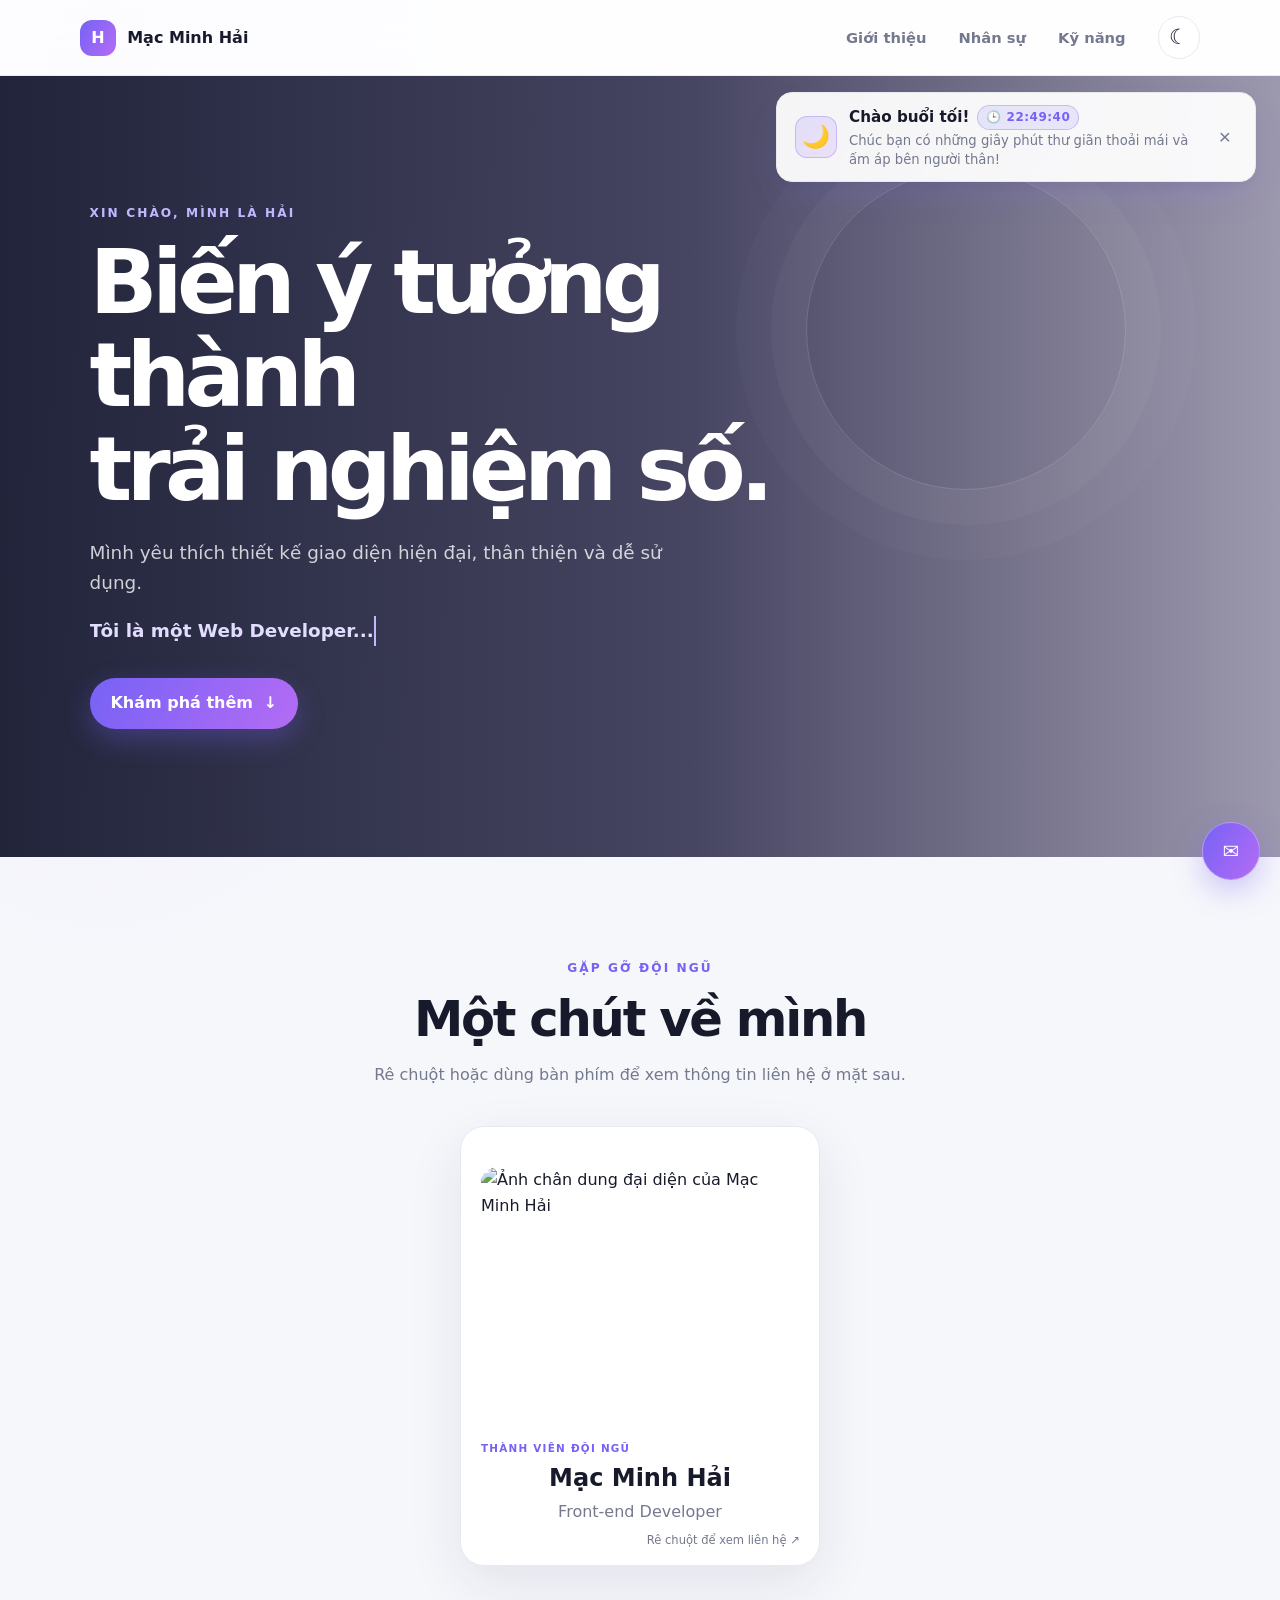
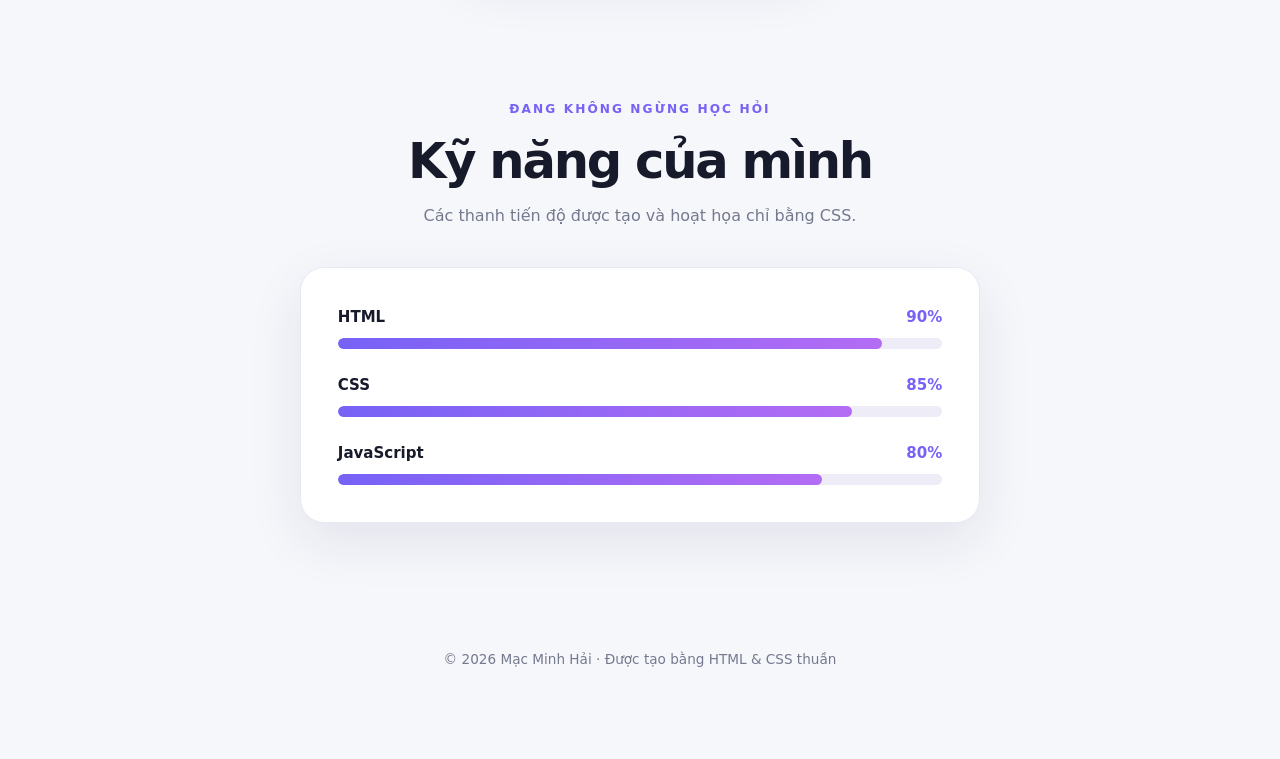
==== Buoi8/index.html @ f23a2e05 "Add files via upload" ====
<!DOCTYPE html>
<html lang="vi">
<head>
    <meta charset="UTF-8">
    <meta name="viewport" content="width=device-width, initial-scale=1.0">
    <meta name="theme-color" content="#0b1020">
    <meta name="description" content="Trang giới thiệu các hiệu ứng giao diện web bằng HTML và CSS thuần.">
    <title>Mạc Minh Hải | Front-end Playground</title>
    <link rel="stylesheet" href="style.css">
</head>
<body>
    <!-- Thanh điều hướng; nút hamburger điều khiển menu trên màn hình nhỏ. -->
    <header class="site-header">
        <a class="brand" href="#trang-chu" aria-label="Mạc Minh Hải - về đầu trang">
            <span class="brand-mark" aria-hidden="true">H</span>
            <span>Mạc Minh Hải</span>
        </a>

        <button class="menu-toggle" type="button" aria-label="Mở menu"
                aria-expanded="false" aria-controls="main-menu">
            <span></span>
            <span></span>
            <span></span>
        </button>

        <nav class="site-nav" id="main-menu" aria-label="Điều hướng chính">
            <a href="#gioi-thieu">Giới thiệu</a>
            <a href="#the-nhan-su">Nhân sự</a>
            <a href="#ky-nang">Kỹ năng</a>
            <button class="theme-toggle" id="darkModeToggle" type="button"
                    aria-label="Bật giao diện tối" aria-pressed="false">☾</button>
        </nav>
    </header>

    <main id="trang-chu">
        <!-- Banner parallax dùng ảnh nền cố định khi cuộn trên desktop. -->
        <section class="hero" id="gioi-thieu" aria-labelledby="hero-title">
            <div class="hero-content">
                <p class="eyebrow">XIN CHÀO, MÌNH LÀ HẢI</p>
                <h1 id="hero-title">Biến ý tưởng thành<br>trải nghiệm số.</h1>
                <p class="hero-description">Mình yêu thích thiết kế giao diện hiện đại, thân thiện và dễ sử dụng.</p>
                <p class="typing-line" aria-label="Tôi là một Web Developer">
                    <span aria-hidden="true">Tôi là một Web Developer...</span>
                </p>
                <a class="button button-primary" href="#the-nhan-su">Khám phá thêm <span aria-hidden="true">↓</span></a>
            </div>
            <span class="hero-orb hero-orb-one" aria-hidden="true"></span>
            <span class="hero-orb hero-orb-two" aria-hidden="true"></span>
        </section>

        <!-- Thẻ nhân sự tự lật khi rê chuột hoặc chuyển tới bằng bàn phím. -->
        <section class="content-section" id="the-nhan-su" aria-labelledby="team-title">
            <div class="section-heading">
                <p class="eyebrow">GẶP GỠ ĐỘI NGŨ</p>
                <h2 id="team-title">Một chút về mình</h2>
                <p>Rê chuột hoặc dùng bàn phím để xem thông tin liên hệ ở mặt sau.</p>
            </div>
            <article class="flip-card" tabindex="0" aria-label="Thẻ nhân sự của Mạc Minh Hải. Rê chuột hoặc tập trung để lật thẻ.">
                <div class="flip-card-inner">
                    <div class="flip-card-face flip-card-front">
                        <img
                            class="profile-photo"
                            src="https://png.pngtree.com/element_our/20190530/ourlarge/pngtree-flat-photo-icon-download-image_1257070.jpg"
                            alt="Ảnh chân dung đại diện của Mạc Minh Hải"
                            loading="lazy">
                        <span class="profile-tag">THÀNH VIÊN ĐỘI NGŨ</span>
                        <h3>Mạc Minh Hải</h3>
                        <p>Front-end Developer</p>
                        <span class="flip-hint">Rê chuột để xem liên hệ ↗</span>
                    </div>
                    <div class="flip-card-face flip-card-back">
                        <span class="back-icon" aria-hidden="true">✦</span>
                        <p class="eyebrow">RẤT VUI ĐƯỢC KẾT NỐI</p>
                        <h3>Liên hệ với mình</h3>
                        <a href="mailto:hello@example.com">hello@example.com</a>
                        <a href="tel:+84123456789">+84 123 456 789</a>
                        <a href="https://github.com/" target="_blank" rel="noreferrer">GitHub ↗</a>
                        <span class="flip-hint">Rê chuột để quay lại ↗</span>
                    </div>
                </div>
            </article>
        </section>

        <!-- Các thanh kỹ năng tự chạy từ 0% đến giá trị khai báo trong HTML. -->
        <section class="content-section skills-section" id="ky-nang" aria-labelledby="skills-title">
            <div class="section-heading">
                <p class="eyebrow">ĐANG KHÔNG NGỪNG HỌC HỎI</p>
                <h2 id="skills-title">Kỹ năng của mình</h2>
                <p>Các thanh tiến độ được tạo và hoạt họa chỉ bằng CSS.</p>
            </div>
            <div class="skills-list">
                <div class="skill">
                    <div class="skill-label"><span>HTML</span><span>90%</span></div>
                    <div class="skill-track" role="img" aria-label="HTML: 90%">
                        <span class="skill-progress" style="--skill-level: 90%; --skill-delay: 0ms"></span>
                    </div>
                </div>
                <div class="skill">
                    <div class="skill-label"><span>CSS</span><span>85%</span></div>
                    <div class="skill-track" role="img" aria-label="CSS: 85%">
                        <span class="skill-progress" style="--skill-level: 85%; --skill-delay: 180ms"></span>
                    </div>
                </div>
                <div class="skill">
                    <div class="skill-label"><span>JavaScript</span><span>80%</span></div>
                    <div class="skill-track" role="img" aria-label="JavaScript: 80%">
                        <span class="skill-progress" style="--skill-level: 80%; --skill-delay: 360ms"></span>
                    </div>
                </div>
            </div>
        </section>
    </main>

    <!-- Nút liên hệ cố định ở góc màn hình với hiệu ứng nhịp sáng nhẹ. -->
    <a class="contact-fab" href="mailto:hello@example.com" aria-label="Liên hệ qua email">
        <span aria-hidden="true">✉</span>
        <span>Liên hệ</span>
    </a>

    <footer class="site-footer">
        <p>© 2026 Mạc Minh Hải · Được tạo bằng HTML &amp; CSS thuần</p>
    </footer>

    <!-- JavaScript nhỏ chỉ để bật/tắt menu và giao diện tối. -->
    <script>
        const menuButton = document.querySelector('.menu-toggle');
        const navigation = document.querySelector('.site-nav');

        menuButton.addEventListener('click', () => {
            const isOpen = menuButton.classList.toggle('open');
            navigation.classList.toggle('is-open', isOpen);
            menuButton.setAttribute('aria-expanded', String(isOpen));
            menuButton.setAttribute('aria-label', isOpen ? 'Đóng menu' : 'Mở menu');
        });

        navigation.querySelectorAll('a').forEach((link) => {
            link.addEventListener('click', () => {
                menuButton.classList.remove('open');
                navigation.classList.remove('is-open');
                menuButton.setAttribute('aria-expanded', 'false');
                menuButton.setAttribute('aria-label', 'Mở menu');
            });
        });

        const themeButton = document.querySelector('#darkModeToggle');
        themeButton.addEventListener('click', () => {
            const isDark = document.body.classList.toggle('dark-mode');
            themeButton.textContent = isDark ? '☀' : '☾';
            themeButton.setAttribute('aria-pressed', String(isDark));
            themeButton.setAttribute('aria-label', isDark ? 'Bật giao diện sáng' : 'Bật giao diện tối');
        });
    </script>
    <!-- Nhúng mã nguồn chức năng lời chào theo thời gian thực -->
    <script src="greeting.js" defer></script>
</body>
</html>
---- Buoi8/style.css ----
/* =========================================================
   BẢNG MÀU VÀ THIẾT LẬP CHUNG
   ========================================================= */
:root {
    color-scheme: light;
    --color-bg: #f6f7fb;
    --color-surface: #ffffff;
    --color-text: #171a2b;
    --color-muted: #74798e;
    --color-border: #e7e9f1;
    --color-primary: #7662f6;
    --color-secondary: #b46cf4;
    --gradient: linear-gradient(120deg, var(--color-primary), var(--color-secondary));
    --shadow-card: 0 18px 55px rgb(33 31 75 / 9%);
    --radius: 1.5rem;
    --ease: 280ms cubic-bezier(.2, .75, .25, 1);
}

* {
    box-sizing: border-box;
}

html {
    scroll-behavior: smooth;
    scroll-padding-top: 6rem;
}

body {
    min-width: 320px;
    margin: 0;
    color: var(--color-text);
    background:
        radial-gradient(ellipse at 8% 5%, rgb(118 98 246 / 8%), transparent 28rem),
        var(--color-bg);
    font-family: Inter, ui-sans-serif, system-ui, -apple-system, BlinkMacSystemFont, "Segoe UI", sans-serif;
    line-height: 1.6;
    transition: color var(--ease), background-color var(--ease);
}

a {
    color: inherit;
}

button,
a {
    -webkit-tap-highlight-color: transparent;
}

:focus-visible {
    outline: 3px solid rgb(118 98 246 / 70%);
    outline-offset: 4px;
}

/* =========================================================
   HEADER VÀ MENU HAMBURGER
   ========================================================= */
.site-header {
    position: sticky;
    z-index: 10;
    top: 0;
    display: flex;
    min-height: 76px;
    align-items: center;
    justify-content: space-between;
    gap: 1rem;
    padding: 0.85rem max(5vw, calc((100vw - 1120px) / 2));
    border-bottom: 1px solid rgb(231 233 241 / 75%);
    background: rgb(255 255 255 / 84%);
    backdrop-filter: blur(18px);
    -webkit-backdrop-filter: blur(18px);
}

.brand {
    display: inline-flex;
    align-items: center;
    gap: 0.7rem;
    font-weight: 800;
    text-decoration: none;
}

.brand-mark {
    display: grid;
    width: 2.25rem;
    aspect-ratio: 1;
    place-items: center;
    border-radius: 0.75rem;
    color: #fff;
    background: var(--gradient);
}

.site-nav {
    display: flex;
    align-items: center;
    gap: clamp(0.8rem, 3vw, 2rem);
}

.site-nav > a {
    color: var(--color-muted);
    font-size: 0.92rem;
    font-weight: 650;
    text-decoration: none;
    transition: color var(--ease);
}

.site-nav > a:hover {
    color: var(--color-primary);
}

.theme-toggle,
.menu-toggle {
    display: grid;
    width: 2.65rem;
    height: 2.65rem;
    place-items: center;
    border: 1px solid var(--color-border);
    border-radius: 50%;
    color: var(--color-text);
    background: var(--color-surface);
    cursor: pointer;
    transition: transform var(--ease), background-color var(--ease);
}

.theme-toggle:hover,
.menu-toggle:hover {
    transform: translateY(-2px);
}

.theme-toggle {
    font-size: 1.3rem;
}

.menu-toggle {
    display: none;
    position: relative;
    padding: 0;
}

/* Ba gạch chuyển thành dấu X nhờ xoay hai gạch ngoài và ẩn gạch giữa. */
.menu-toggle span {
    position: absolute;
    width: 1.15rem;
    height: 2px;
    border-radius: 2px;
    background: currentColor;
    transition: transform var(--ease), opacity var(--ease);
}

.menu-toggle span:first-child {
    transform: translateY(-6px);
}

.menu-toggle span:last-child {
    transform: translateY(6px);
}

.menu-toggle.open span:first-child {
    transform: rotate(45deg);
}

.menu-toggle.open span:nth-child(2) {
    opacity: 0;
}

.menu-toggle.open span:last-child {
    transform: rotate(-45deg);
}

/* =========================================================
   BANNER PARALLAX VÀ HIỆU ỨNG CHỮ TỰ GÕ
   ========================================================= */
.hero {
    position: relative;
    display: grid;
    min-height: min(680px, 78vh);
    align-items: center;
    overflow: hidden;
    isolation: isolate;
    padding: clamp(4rem, 11vw, 8rem) max(7vw, calc((100vw - 1120px) / 2));
    color: #fff;
    background:
        linear-gradient(90deg, rgb(13 16 39 / 91%) 0%, rgb(21 19 55 / 78%) 54%, rgb(33 21 66 / 42%) 100%),
        url("https://images.unsplash.com/photo-1519608487953-e999c86e7455?auto=format&fit=crop&w=2000&q=85") center 48% / cover no-repeat;
    background-attachment: fixed;
}

.hero-content {
    position: relative;
    z-index: 1;
    width: min(680px, 100%);
}

.eyebrow {
    margin: 0 0 0.8rem;
    color: var(--color-primary);
    font-size: 0.76rem;
    font-weight: 800;
    letter-spacing: 0.17em;
}

.hero .eyebrow {
    color: #c2b8ff;
}

.hero h1 {
    margin: 0;
    font-size: clamp(2.7rem, 7vw, 5.7rem);
    font-weight: 850;
    letter-spacing: -0.065em;
    line-height: 1.04;
}

.hero-description {
    max-width: 36rem;
    margin: 1.4rem 0 1rem;
    color: rgb(255 255 255 / 78%);
    font-size: clamp(1rem, 2vw, 1.15rem);
}

.typing-line {
    width: fit-content;
    max-width: 100%;
    margin: 1.2rem 0 2rem;
    overflow: hidden;
    border-right: 2px solid #c2b8ff;
    color: #e2ddff;
    font-size: clamp(0.95rem, 2.4vw, 1.15rem);
    font-weight: 700;
    white-space: nowrap;
    animation: typing 3.4s steps(31, end) 400ms both, caret-blink 750ms step-end infinite;
}

/* Chỉ CSS: mở rộng vùng chữ theo từng bước và chớp nháy dấu caret. */
@keyframes typing {
    from { max-width: 0; }
    to { max-width: 100%; }
}

@keyframes caret-blink {
    50% { border-color: transparent; }
}

.button {
    display: inline-flex;
    min-height: 3.2rem;
    align-items: center;
    justify-content: center;
    gap: 0.65rem;
    padding: 0.75rem 1.3rem;
    border-radius: 999px;
    font-weight: 750;
    text-decoration: none;
    transition: transform var(--ease), box-shadow var(--ease);
}

.button:hover {
    transform: translateY(-3px);
}

.button-primary {
    color: #fff;
    background: var(--gradient);
    box-shadow: 0 10px 28px rgb(118 98 246 / 33%);
}

.hero-orb {
    position: absolute;
    z-index: 0;
    width: clamp(11rem, 25vw, 22rem);
    aspect-ratio: 1;
    border: 1px solid rgb(255 255 255 / 16%);
    border-radius: 50%;
    pointer-events: none;
}

.hero-orb-one {
    top: 12%;
    right: 12%;
    box-shadow: 0 0 0 35px rgb(255 255 255 / 3%), 0 0 0 70px rgb(255 255 255 / 2%);
}

.hero-orb-two {
    right: 29%;
    bottom: -40%;
    width: 12rem;
    background: rgb(180 108 244 / 10%);
    filter: blur(1px);
}

/* =========================================================
   NỘI DUNG VÀ THẺ NHÂN SỰ LẬT 3D
   ========================================================= */
.content-section {
    width: min(100% - 2rem, 980px);
    margin: 0 auto;
    padding: clamp(4rem, 8vw, 6.5rem) 0;
}

.section-heading {
    max-width: 38rem;
    margin: 0 auto 2.4rem;
    text-align: center;
}

.section-heading h2 {
    margin: 0;
    font-size: clamp(2rem, 5vw, 3.1rem);
    letter-spacing: -0.045em;
    line-height: 1.15;
}

.section-heading > p:last-child {
    margin: 0.85rem 0 0;
    color: var(--color-muted);
}

.flip-card {
    width: min(100%, 360px);
    height: 440px;
    margin: 0 auto;
    perspective: 1100px;
    cursor: pointer;
}

.flip-card-inner {
    position: relative;
    width: 100%;
    height: 100%;
    transform-style: preserve-3d;
    transition: transform 750ms cubic-bezier(.2, .7, .2, 1);
}

.flip-card:hover .flip-card-inner,
.flip-card:focus .flip-card-inner,
.flip-card:focus-within .flip-card-inner {
    transform: rotateY(180deg);
}

.flip-card-face {
    position: absolute;
    inset: 0;
    display: flex;
    align-items: center;
    justify-content: center;
    overflow: hidden;
    border: 1px solid var(--color-border);
    border-radius: var(--radius);
    background: var(--color-surface);
    box-shadow: var(--shadow-card);
    backface-visibility: hidden;
    -webkit-backface-visibility: hidden;
}

.flip-card-front {
    flex-direction: column;
    padding: 1.25rem;
}

.profile-photo {
    width: 100%;
    height: 255px;
    object-fit: cover;
    object-position: center 38%;
    border-radius: 1rem;
}

.profile-tag {
    align-self: flex-start;
    margin: 1.1rem 0 0.2rem;
    color: var(--color-primary);
    font-size: 0.65rem;
    font-weight: 800;
    letter-spacing: 0.12em;
}

.flip-card-front h3,
.flip-card-back h3 {
    margin: 0;
    font-size: 1.5rem;
}

.flip-card-front > p {
    margin: 0.1rem 0 0;
    color: var(--color-muted);
}

.flip-hint {
    position: absolute;
    right: 1.2rem;
    bottom: 1rem;
    color: var(--color-muted);
    font-size: 0.72rem;
}

.flip-card-back {
    flex-direction: column;
    gap: 0.65rem;
    padding: 2rem;
    transform: rotateY(180deg);
    background:
        radial-gradient(circle at top right, rgb(180 108 244 / 14%), transparent 45%),
        var(--color-surface);
}

.flip-card-back .eyebrow {
    margin: 0;
    text-align: center;
}

.back-icon {
    display: grid;
    width: 3.5rem;
    aspect-ratio: 1;
    place-items: center;
    border-radius: 1.1rem;
    color: #fff;
    background: var(--gradient);
    font-size: 1.5rem;
}

.flip-card-back a {
    color: var(--color-muted);
    font-size: 0.92rem;
    text-decoration: none;
    transition: color var(--ease);
}

.flip-card-back a:hover {
    color: var(--color-primary);
}

/* =========================================================
   THANH KỸ NĂNG VÀ NÚT LIÊN HỆ NỔI
   ========================================================= */
.skills-section {
    padding-top: 2rem;
}

.skills-list {
    display: grid;
    gap: 1.5rem;
    width: min(100%, 680px);
    margin: 0 auto;
    padding: clamp(1.3rem, 4vw, 2.3rem);
    border: 1px solid var(--color-border);
    border-radius: var(--radius);
    background: var(--color-surface);
    box-shadow: var(--shadow-card);
}

.skill-label {
    display: flex;
    justify-content: space-between;
    margin-bottom: 0.55rem;
    font-size: 0.94rem;
    font-weight: 750;
}

.skill-label span:last-child {
    color: var(--color-primary);
}

.skill-track {
    height: 0.7rem;
    overflow: hidden;
    border-radius: 999px;
    background: #eeedf7;
}

.skill-progress {
    display: block;
    width: var(--skill-level);
    height: 100%;
    border-radius: inherit;
    background: var(--gradient);
    transform: scaleX(0);
    transform-origin: left;
    animation: skill-fill 1.4s cubic-bezier(.2, .7, .2, 1) var(--skill-delay) forwards;
}

/* scaleX giữ đúng độ dài đích nhưng bắt đầu từ 0% khi trang tải. */
@keyframes skill-fill {
    to { transform: scaleX(1); }
}

.contact-fab {
    position: fixed;
    z-index: 9;
    right: max(1.25rem, env(safe-area-inset-right));
    bottom: max(1.25rem, env(safe-area-inset-bottom));
    display: grid;
    width: 3.6rem;
    aspect-ratio: 1;
    place-items: center;
    border: 1px solid rgb(255 255 255 / 30%);
    border-radius: 50%;
    color: #fff;
    background: var(--gradient);
    box-shadow: 0 10px 30px rgb(118 98 246 / 35%);
    font-weight: 750;
    text-decoration: none;
    animation: fab-pulse 2.8s ease-in-out infinite;
    transition: transform var(--ease), box-shadow var(--ease);
}

.contact-fab > span:first-child {
    font-size: 1.25rem;
}

.contact-fab > span:last-child {
    position: absolute;
    width: 1px;
    height: 1px;
    padding: 0;
    overflow: hidden;
    clip: rect(0, 0, 0, 0);
    white-space: nowrap;
    border: 0;
}

.contact-fab:hover {
    transform: translateY(-3px);
    box-shadow: 0 14px 34px rgb(118 98 246 / 48%);
    animation-play-state: paused;
}

/* Nhịp phập phồng nhẹ bằng bóng đổ, không rung hoặc giật nút. */
@keyframes fab-pulse {
    0%, 100% { box-shadow: 0 10px 30px rgb(118 98 246 / 30%); }
    50% { box-shadow: 0 10px 36px rgb(118 98 246 / 52%); }
}

.site-footer {
    padding: 1.5rem 1rem 5.5rem;
    color: var(--color-muted);
    text-align: center;
    font-size: 0.85rem;
}

.site-footer p {
    margin: 0;
}

/* =========================================================
   GIAO DIỆN TỐI
   ========================================================= */
body.dark-mode {
    color-scheme: dark;
    --color-bg: #101221;
    --color-surface: #191c30;
    --color-text: #f3f3fb;
    --color-muted: #a7abc0;
    --color-border: #2b2e45;
    --shadow-card: 0 18px 55px rgb(0 0 0 / 22%);
}

body.dark-mode .site-header {
    border-color: var(--color-border);
    background: rgb(16 18 33 / 88%);
}

body.dark-mode .skill-track {
    background: #292b40;
}

/* =========================================================
   THÔNG BÁO LỜI CHÀO THEO THỜI GIAN THỰC (GREETING TOAST)
   ========================================================= */
.greeting-toast-notification {
    position: fixed;
    top: 92px;
    right: 24px;
    z-index: 99999;
    display: flex;
    align-items: center;
    gap: 12px;
    background: rgba(255, 255, 255, 0.94);
    color: var(--color-text);
    padding: 12px 18px;
    border-radius: 16px;
    border: 1px solid var(--color-border);
    box-shadow: 0 16px 36px -8px rgb(118 98 246 / 18%), 0 6px 16px -4px rgb(0 0 0 / 8%);
    backdrop-filter: blur(16px);
    -webkit-backdrop-filter: blur(16px);
    font-family: inherit;
    max-width: min(92vw, 480px);
    width: max-content;
    opacity: 0;
    transform: translateX(30px);
    transition: opacity 0.4s cubic-bezier(0.16, 1, 0.3, 1), 
                transform 0.4s cubic-bezier(0.16, 1, 0.3, 1),
                background-color 280ms cubic-bezier(.2, .75, .25, 1),
                color 280ms cubic-bezier(.2, .75, .25, 1),
                border-color 280ms cubic-bezier(.2, .75, .25, 1),
                box-shadow 280ms cubic-bezier(.2, .75, .25, 1);
}

.greeting-toast-notification.is-visible {
    opacity: 1;
    transform: translateX(0);
}

.greeting-toast-notification .toast-icon-wrap {
    display: flex;
    align-items: center;
    justify-content: center;
    width: 42px;
    height: 42px;
    border-radius: 12px;
    background: linear-gradient(135deg, rgb(118 98 246 / 15%), rgb(180 108 244 / 15%));
    border: 1px solid rgb(118 98 246 / 30%);
    font-size: 1.4rem;
    flex-shrink: 0;
}

.greeting-toast-notification .toast-time-pill {
    display: inline-flex;
    align-items: center;
    gap: 4px;
    padding: 2px 8px;
    border-radius: 9999px;
    background: rgb(118 98 246 / 12%);
    border: 1px solid rgb(118 98 246 / 30%);
    color: var(--color-primary);
    font-size: 0.75rem;
    font-weight: 600;
    letter-spacing: 0.5px;
}

.greeting-toast-notification .toast-content {
    font-size: 0.825rem;
    color: var(--color-muted);
    line-height: 1.4;
    word-break: break-word;
}

.greeting-toast-notification .toast-close-btn {
    background: none;
    border: none;
    color: var(--color-muted);
    font-size: 1.3rem;
    line-height: 1;
    cursor: pointer;
    padding: 4px 6px;
    margin-left: 6px;
    border-radius: 6px;
    transition: color var(--ease);
}

.greeting-toast-notification .toast-close-btn:hover {
    color: var(--color-text);
}

/* Giao diện tối (Dark Mode): Tự động đổi màu theo body.dark-mode */
body.dark-mode .greeting-toast-notification {
    background: rgba(25, 28, 48, 0.94);
    color: #f3f3fb;
    border-color: rgba(118, 98, 246, 0.35);
    box-shadow: 0 20px 45px -10px rgba(0, 0, 0, 0.5), 0 0 25px rgba(118, 98, 246, 0.15);
}

body.dark-mode .greeting-toast-notification .toast-time-pill {
    background: rgba(118, 98, 246, 0.25);
    border-color: rgba(118, 98, 246, 0.45);
    color: #c4b5fd;
}

body.dark-mode .greeting-toast-notification .toast-content {
    color: #cbd5e1;
}

/* =========================================================
   RESPONSIVE VÀ TÔN TRỌNG TÙY CHỌN GIẢM CHUYỂN ĐỘNG
   ========================================================= */
@media (max-width: 700px) {
    .site-header {
        min-height: 68px;
    }

    .menu-toggle {
        display: grid;
    }

    .site-nav {
        position: absolute;
        top: calc(100% + 1px);
        right: 0;
        left: 0;
        display: flex;
        align-items: stretch;
        flex-direction: column;
        gap: 0;
        padding: 0 1.25rem;
        overflow: hidden;
        border-bottom: 1px solid var(--color-border);
        background: var(--color-surface);
        max-height: 0;
        opacity: 0;
        pointer-events: none;
        transition: max-height 300ms ease, opacity 200ms ease, padding 300ms ease;
    }

    .site-nav.is-open {
        max-height: 17rem;
        padding-top: 0.5rem;
        padding-bottom: 1rem;
        opacity: 1;
        pointer-events: auto;
    }

    .site-nav > a {
        padding: 0.8rem 0;
    }

    .theme-toggle {
        align-self: flex-start;
        margin-top: 0.5rem;
    }

    .hero {
        min-height: 590px;
        background-position: 57% center;
        background-attachment: scroll;
    }

    .hero-orb-one {
        top: auto;
        right: -17%;
        bottom: 7%;
    }

    .flip-card {
        height: 420px;
    }
}

@media (max-width: 400px) {
    .hero h1 {
        font-size: 2.45rem;
    }

    .flip-card {
        height: 400px;
    }

    .profile-photo {
        height: 225px;
    }

    .contact-fab {
        right: 1rem;
        bottom: 1rem;
        width: 3.2rem;
    }
}

@media (prefers-reduced-motion: reduce) {
    *,
    *::before,
    *::after {
        scroll-behavior: auto !important;
        animation-duration: 0.01ms !important;
        animation-iteration-count: 1 !important;
        transition-duration: 0.01ms !important;
    }

    .skill-progress {
        transform: scaleX(1);
    }
}
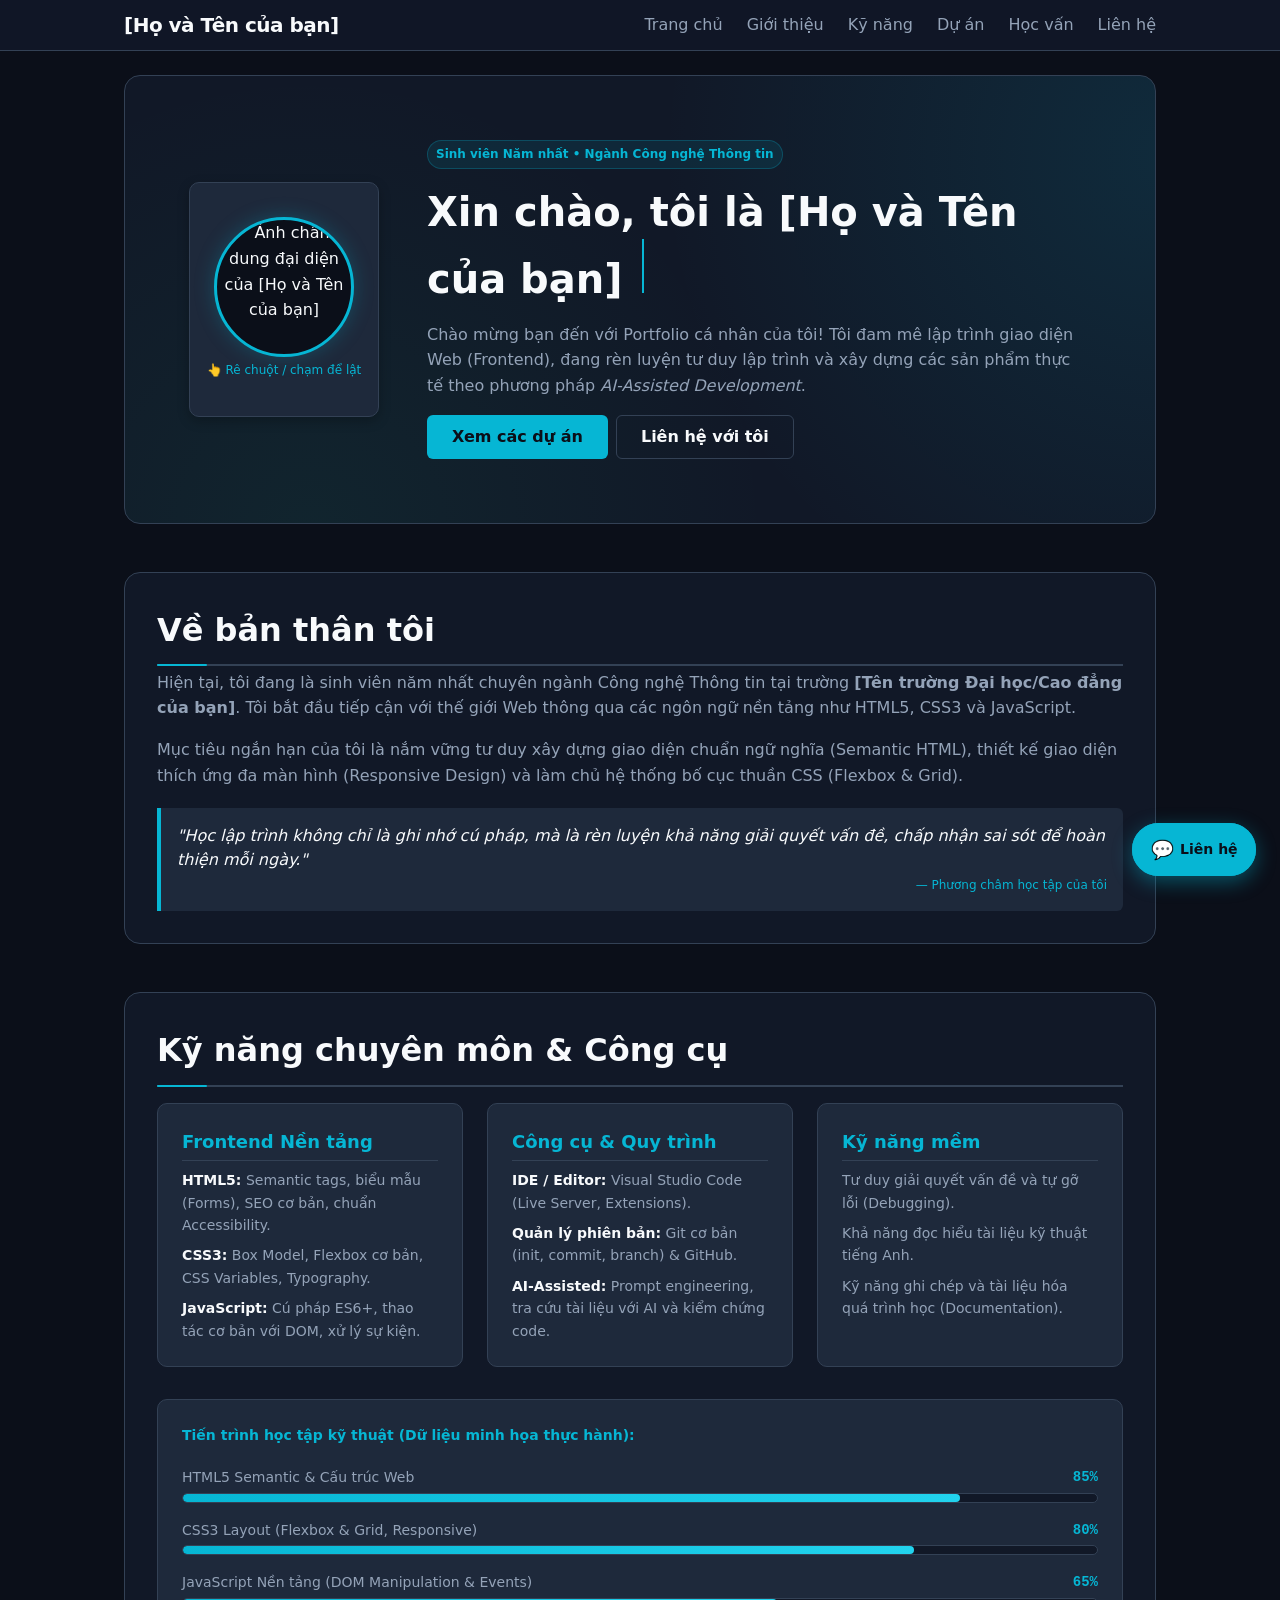
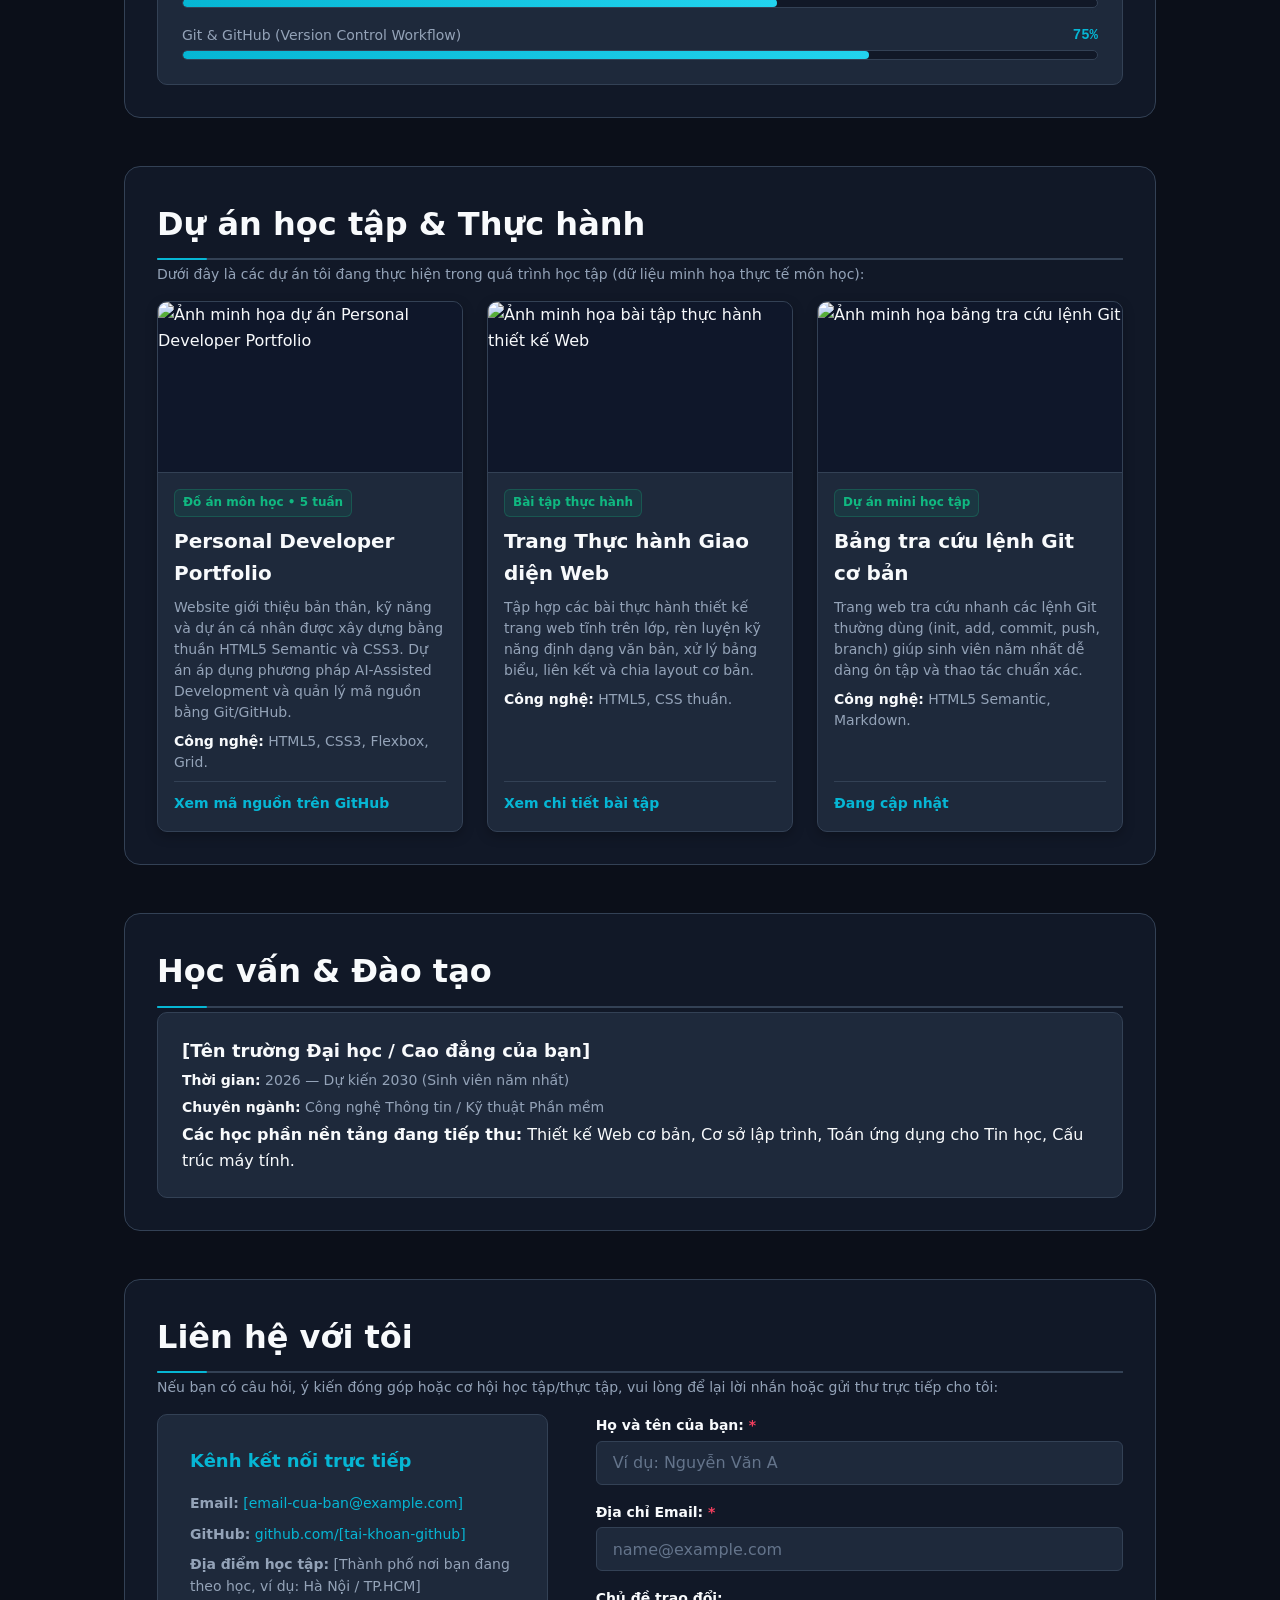
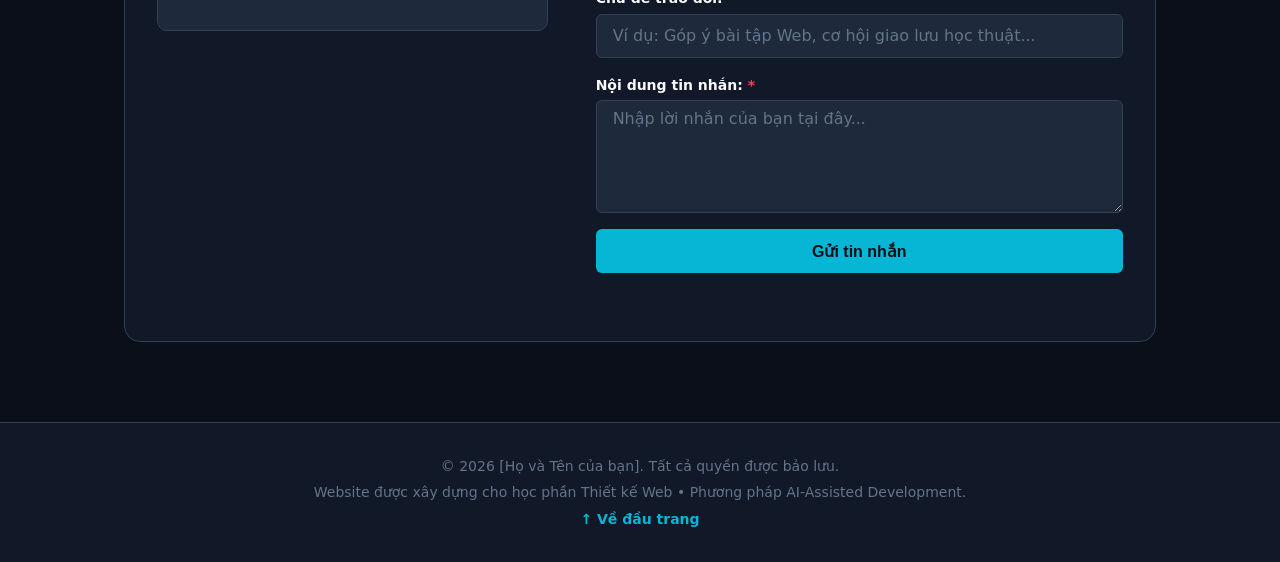
==== commit 2236242e: "Add files via upload" ====
--- a/Buoi8/index.html
+++ b/Buoi8/index.html
@@ -1,156 +1,389 @@
-<!DOCTYPE html>
-<html lang="vi">
-<head>
-    <meta charset="UTF-8">
-    <meta name="viewport" content="width=device-width, initial-scale=1.0">
-    <meta name="theme-color" content="#0b1020">
-    <meta name="description" content="Trang giới thiệu các hiệu ứng giao diện web bằng HTML và CSS thuần.">
-    <title>Mạc Minh Hải | Front-end Playground</title>
-    <link rel="stylesheet" href="style.css">
-</head>
-<body>
-    <!-- Thanh điều hướng; nút hamburger điều khiển menu trên màn hình nhỏ. -->
-    <header class="site-header">
-        <a class="brand" href="#trang-chu" aria-label="Mạc Minh Hải - về đầu trang">
-            <span class="brand-mark" aria-hidden="true">H</span>
-            <span>Mạc Minh Hải</span>
-        </a>
-
-        <button class="menu-toggle" type="button" aria-label="Mở menu"
-                aria-expanded="false" aria-controls="main-menu">
-            <span></span>
-            <span></span>
-            <span></span>
-        </button>
-
-        <nav class="site-nav" id="main-menu" aria-label="Điều hướng chính">
-            <a href="#gioi-thieu">Giới thiệu</a>
-            <a href="#the-nhan-su">Nhân sự</a>
-            <a href="#ky-nang">Kỹ năng</a>
-            <button class="theme-toggle" id="darkModeToggle" type="button"
-                    aria-label="Bật giao diện tối" aria-pressed="false">☾</button>
-        </nav>
-    </header>
-
-    <main id="trang-chu">
-        <!-- Banner parallax dùng ảnh nền cố định khi cuộn trên desktop. -->
-        <section class="hero" id="gioi-thieu" aria-labelledby="hero-title">
-            <div class="hero-content">
-                <p class="eyebrow">XIN CHÀO, MÌNH LÀ HẢI</p>
-                <h1 id="hero-title">Biến ý tưởng thành<br>trải nghiệm số.</h1>
-                <p class="hero-description">Mình yêu thích thiết kế giao diện hiện đại, thân thiện và dễ sử dụng.</p>
-                <p class="typing-line" aria-label="Tôi là một Web Developer">
-                    <span aria-hidden="true">Tôi là một Web Developer...</span>
-                </p>
-                <a class="button button-primary" href="#the-nhan-su">Khám phá thêm <span aria-hidden="true">↓</span></a>
-            </div>
-            <span class="hero-orb hero-orb-one" aria-hidden="true"></span>
-            <span class="hero-orb hero-orb-two" aria-hidden="true"></span>
-        </section>
-
-        <!-- Thẻ nhân sự tự lật khi rê chuột hoặc chuyển tới bằng bàn phím. -->
-        <section class="content-section" id="the-nhan-su" aria-labelledby="team-title">
-            <div class="section-heading">
-                <p class="eyebrow">GẶP GỠ ĐỘI NGŨ</p>
-                <h2 id="team-title">Một chút về mình</h2>
-                <p>Rê chuột hoặc dùng bàn phím để xem thông tin liên hệ ở mặt sau.</p>
-            </div>
-            <article class="flip-card" tabindex="0" aria-label="Thẻ nhân sự của Mạc Minh Hải. Rê chuột hoặc tập trung để lật thẻ.">
-                <div class="flip-card-inner">
-                    <div class="flip-card-face flip-card-front">
-                        <img
-                            class="profile-photo"
-                            src="https://png.pngtree.com/element_our/20190530/ourlarge/pngtree-flat-photo-icon-download-image_1257070.jpg"
-                            alt="Ảnh chân dung đại diện của Mạc Minh Hải"
-                            loading="lazy">
-                        <span class="profile-tag">THÀNH VIÊN ĐỘI NGŨ</span>
-                        <h3>Mạc Minh Hải</h3>
-                        <p>Front-end Developer</p>
-                        <span class="flip-hint">Rê chuột để xem liên hệ ↗</span>
-                    </div>
-                    <div class="flip-card-face flip-card-back">
-                        <span class="back-icon" aria-hidden="true">✦</span>
-                        <p class="eyebrow">RẤT VUI ĐƯỢC KẾT NỐI</p>
-                        <h3>Liên hệ với mình</h3>
-                        <a href="mailto:hello@example.com">hello@example.com</a>
-                        <a href="tel:+84123456789">+84 123 456 789</a>
-                        <a href="https://github.com/" target="_blank" rel="noreferrer">GitHub ↗</a>
-                        <span class="flip-hint">Rê chuột để quay lại ↗</span>
-                    </div>
-                </div>
-            </article>
-        </section>
-
-        <!-- Các thanh kỹ năng tự chạy từ 0% đến giá trị khai báo trong HTML. -->
-        <section class="content-section skills-section" id="ky-nang" aria-labelledby="skills-title">
-            <div class="section-heading">
-                <p class="eyebrow">ĐANG KHÔNG NGỪNG HỌC HỎI</p>
-                <h2 id="skills-title">Kỹ năng của mình</h2>
-                <p>Các thanh tiến độ được tạo và hoạt họa chỉ bằng CSS.</p>
-            </div>
-            <div class="skills-list">
-                <div class="skill">
-                    <div class="skill-label"><span>HTML</span><span>90%</span></div>
-                    <div class="skill-track" role="img" aria-label="HTML: 90%">
-                        <span class="skill-progress" style="--skill-level: 90%; --skill-delay: 0ms"></span>
-                    </div>
-                </div>
-                <div class="skill">
-                    <div class="skill-label"><span>CSS</span><span>85%</span></div>
-                    <div class="skill-track" role="img" aria-label="CSS: 85%">
-                        <span class="skill-progress" style="--skill-level: 85%; --skill-delay: 180ms"></span>
-                    </div>
-                </div>
-                <div class="skill">
-                    <div class="skill-label"><span>JavaScript</span><span>80%</span></div>
-                    <div class="skill-track" role="img" aria-label="JavaScript: 80%">
-                        <span class="skill-progress" style="--skill-level: 80%; --skill-delay: 360ms"></span>
-                    </div>
-                </div>
-            </div>
-        </section>
-    </main>
-
-    <!-- Nút liên hệ cố định ở góc màn hình với hiệu ứng nhịp sáng nhẹ. -->
-    <a class="contact-fab" href="mailto:hello@example.com" aria-label="Liên hệ qua email">
-        <span aria-hidden="true">✉</span>
-        <span>Liên hệ</span>
-    </a>
-
-    <footer class="site-footer">
-        <p>© 2026 Mạc Minh Hải · Được tạo bằng HTML &amp; CSS thuần</p>
-    </footer>
-
-    <!-- JavaScript nhỏ chỉ để bật/tắt menu và giao diện tối. -->
-    <script>
-        const menuButton = document.querySelector('.menu-toggle');
-        const navigation = document.querySelector('.site-nav');
-
-        menuButton.addEventListener('click', () => {
-            const isOpen = menuButton.classList.toggle('open');
-            navigation.classList.toggle('is-open', isOpen);
-            menuButton.setAttribute('aria-expanded', String(isOpen));
-            menuButton.setAttribute('aria-label', isOpen ? 'Đóng menu' : 'Mở menu');
-        });
-
-        navigation.querySelectorAll('a').forEach((link) => {
-            link.addEventListener('click', () => {
-                menuButton.classList.remove('open');
-                navigation.classList.remove('is-open');
-                menuButton.setAttribute('aria-expanded', 'false');
-                menuButton.setAttribute('aria-label', 'Mở menu');
-            });
-        });
-
-        const themeButton = document.querySelector('#darkModeToggle');
-        themeButton.addEventListener('click', () => {
-            const isDark = document.body.classList.toggle('dark-mode');
-            themeButton.textContent = isDark ? '☀' : '☾';
-            themeButton.setAttribute('aria-pressed', String(isDark));
-            themeButton.setAttribute('aria-label', isDark ? 'Bật giao diện sáng' : 'Bật giao diện tối');
-        });
-    </script>
-    <!-- Nhúng mã nguồn chức năng lời chào theo thời gian thực -->
-    <script src="greeting.js" defer></script>
-</body>
-</html>
+<!DOCTYPE html>
+<html lang="vi">
+<head>
+    <!-- 1. Metadata cơ bản, SEO & Tối ưu hóa hiệu năng -->
+    <meta charset="UTF-8">
+    <meta name="viewport" content="width=device-width, initial-scale=1.0">
+    <meta name="description" content="Portfolio cá nhân của [Họ và Tên của bạn] - Sinh viên năm nhất ngành Công nghệ Thông tin. Nơi trưng bày kỹ năng lập trình web, quá trình học tập và các dự án thực hành.">
+    <meta name="author" content="[Họ và Tên của bạn]">
+    <meta name="theme-color" content="#0b0f19">
+    <title>[Họ và Tên của bạn] | Personal Developer Portfolio</title>
+    
+    <!-- Favicon chuẩn Vector SVG (Chống lỗi 404 trên trình duyệt) -->
+    <link rel="icon" type="image/svg+xml" href="assets/icons/favicon.svg">
+
+    <!-- Bảng kiểu dáng CSS thuần của dự án (100% Pure HTML & CSS) -->
+    <link rel="stylesheet" href="style.css">
+    <!-- Script lời chào theo thời gian thực -->
+    <script src="js/script.js" defer></script>
+</head>
+<body>
+
+    <!-- =========================================================================
+         KHU VỰC 1: HEADER & NAVIGATION (Đầu trang & Điều hướng)
+         - Kết hợp CSS Checkbox Hack & Hỗ trợ phím/chuột cho trải nghiệm tốt nhất
+         ========================================================================= -->
+    <header class="site-header">
+        <div class="container header-container">
+            <a href="#hero" class="logo-link" aria-label="Trang chủ Portfolio">
+                <span class="logo">[Họ và Tên của bạn]</span>
+            </a>
+
+            <!-- Checkbox ẩn để kích hoạt menu bằng thuần CSS -->
+            <input type="checkbox" id="menu-toggle" class="menu-checkbox" aria-label="Bật tắt menu điều hướng">
+            
+            <!-- Nhãn nút Hamburger 3 vạch -->
+            <label for="menu-toggle" class="hamburger-btn" aria-label="Mở menu điều hướng" role="button" tabindex="0">
+                <span class="hamburger-line"></span>
+                <span class="hamburger-line"></span>
+                <span class="hamburger-line"></span>
+            </label>
+
+            <!-- Menu điều hướng chính -->
+            <nav class="main-nav" id="primary-navigation" aria-label="Điều hướng chính của trang web">
+                <ul id="main-nav-list">
+                    <li><a href="#hero">Trang chủ</a></li>
+                    <li><a href="#about">Giới thiệu</a></li>
+                    <li><a href="#skills">Kỹ năng</a></li>
+                    <li><a href="#projects">Dự án</a></li>
+                    <li><a href="#education">Học vấn</a></li>
+                    <li><a href="#contact">Liên hệ</a></li>
+                </ul>
+            </nav>
+        </div>
+    </header>
+
+    <!-- =========================================================================
+         KHU VỰC CHÍNH: <main> 
+         ========================================================================= -->
+    <main class="container">
+
+        <!-- =====================================================================
+             KHU VỰC 2: HERO SECTION (Lời chào & Giới thiệu nhanh)
+             - Parallax Background: Chiều sâu công nghệ
+             - Card Flip 3D: Thẻ lật mặt trước/sau
+             - Typing Effect: Dòng chữ máy đánh chữ tự gõ
+             ===================================================================== -->
+        <section id="hero" class="hero-section hero-parallax" aria-labelledby="hero-title">
+            
+            <!-- Hiệu ứng B: Card Flip 3D (Thẻ giới thiệu lật mặt) -->
+            <div class="flip-card-container" id="profile-card" tabindex="0" role="region" aria-label="Thẻ giới thiệu cá nhân 3D, chạm hoặc rê chuột để lật">
+                <div class="flip-card-inner">
+                    <!-- Mặt trước của thẻ -->
+                    <div class="flip-card-front">
+                        <figure class="profile-figure">
+                            <img src="assets/images/avatar-placeholder.svg" alt="Ảnh chân dung đại diện của [Họ và Tên của bạn]" width="140" height="140" loading="eager" fetchpriority="high">
+                            <figcaption>Ảnh đại diện của [Họ và Tên của bạn]</figcaption>
+                        </figure>
+                        <p class="flip-hint">👆 Rê chuột / chạm để lật</p>
+                    </div>
+
+                    <!-- Mặt sau của thẻ -->
+                    <div class="flip-card-back">
+                        <h4>[Họ và Tên của bạn]</h4>
+                        <p class="flip-role">Junior Frontend Dev</p>
+                        <p class="flip-desc">Đam mê xây dựng web hiện đại, Semantic HTML5, CSS3 Layout & Animations tối ưu.</p>
+                        <div class="flip-links">
+                            <a href="https://github.com/[tai-khoan-github]" target="_blank" rel="noopener noreferrer" class="flip-btn">GitHub</a>
+                            <a href="#contact" class="flip-btn">Liên hệ</a>
+                        </div>
+                    </div>
+                </div>
+            </div>
+            
+            <div class="hero-intro">
+                <p class="role-badge">Sinh viên Năm nhất • Ngành Công nghệ Thông tin</p>
+                
+                <!-- Hiệu ứng C: Typing Effect (Máy đánh chữ thuần CSS) -->
+                <h2 id="hero-title">
+                    Xin chào, tôi là [Họ và Tên của bạn]
+                    <span class="typing-wrapper">
+                        <span class="typing-text">Tôi là một Web Developer</span>
+                    </span>
+                </h2>
+
+                <p class="lead-text">
+                    Chào mừng bạn đến với Portfolio cá nhân của tôi! Tôi đam mê lập trình giao diện Web (Frontend), 
+                    đang rèn luyện tư duy lập trình và xây dựng các sản phẩm thực tế theo phương pháp <em>AI-Assisted Development</em>.
+                </p>
+
+                <div class="cta-actions">
+                    <a href="#projects" class="btn btn-primary">Xem các dự án</a>
+                    <a href="#contact" class="btn btn-secondary">Liên hệ với tôi</a>
+                </div>
+            </div>
+        </section>
+
+        <!-- =====================================================================
+             KHU VỰC 3: ABOUT ME (Thông tin bản thân & Định hướng)
+             - Scroll Reveal 100% Thuần CSS (@keyframes revealUp & animation-timeline)
+             ===================================================================== -->
+        <section id="about" class="section about-section reveal-on-scroll" aria-labelledby="about-title">
+            <h2 id="about-title" class="section-title">Về bản thân tôi</h2>
+            
+            <div class="about-content">
+                <p>
+                    Hiện tại, tôi đang là sinh viên năm nhất chuyên ngành Công nghệ Thông tin tại trường <strong>[Tên trường Đại học/Cao đẳng của bạn]</strong>. 
+                    Tôi bắt đầu tiếp cận với thế giới Web thông qua các ngôn ngữ nền tảng như HTML5, CSS3 và JavaScript.
+                </p>
+                <p>
+                    Mục tiêu ngắn hạn của tôi là nắm vững tư duy xây dựng giao diện chuẩn ngữ nghĩa (Semantic HTML), 
+                    thiết kế giao diện thích ứng đa màn hình (Responsive Design) và làm chủ hệ thống bố cục thuần CSS (Flexbox & Grid).
+                </p>
+
+                <!-- <aside>: Thông tin bổ trợ phương châm học tập -->
+                <aside class="quote-aside" aria-label="Phương châm học tập">
+                    <blockquote>
+                        "Học lập trình không chỉ là ghi nhớ cú pháp, mà là rèn luyện khả năng giải quyết vấn đề, chấp nhận sai sót để hoàn thiện mỗi ngày."
+                    </blockquote>
+                    <cite>— Phương châm học tập của tôi</cite>
+                </aside>
+            </div>
+        </section>
+
+        <!-- =====================================================================
+             KHU VỰC 4: SKILLS (Kỹ năng chuyên môn & Thanh tiến trình)
+             - Scroll Reveal 100% Thuần CSS
+             - Hiệu ứng F: Skill Bar Animation tự chạy (@keyframes)
+             ===================================================================== -->
+        <section id="skills" class="section skills-section reveal-on-scroll" aria-labelledby="skills-title">
+            <h2 id="skills-title" class="section-title">Kỹ năng chuyên môn & Công cụ</h2>
+            
+            <div class="skills-grid">
+                <article class="skill-category reveal-on-scroll" style="--stagger-delay: 0.1s;">
+                    <h3>Frontend Nền tảng</h3>
+                    <ul class="skill-list">
+                        <li><strong>HTML5:</strong> Semantic tags, biểu mẫu (Forms), SEO cơ bản, chuẩn Accessibility.</li>
+                        <li><strong>CSS3:</strong> Box Model, Flexbox cơ bản, CSS Variables, Typography.</li>
+                        <li><strong>JavaScript:</strong> Cú pháp ES6+, thao tác cơ bản với DOM, xử lý sự kiện.</li>
+                    </ul>
+                </article>
+
+                <article class="skill-category reveal-on-scroll" style="--stagger-delay: 0.2s;">
+                    <h3>Công cụ & Quy trình</h3>
+                    <ul class="skill-list">
+                        <li><strong>IDE / Editor:</strong> Visual Studio Code (Live Server, Extensions).</li>
+                        <li><strong>Quản lý phiên bản:</strong> Git cơ bản (init, commit, branch) & GitHub.</li>
+                        <li><strong>AI-Assisted:</strong> Prompt engineering, tra cứu tài liệu với AI và kiểm chứng code.</li>
+                    </ul>
+                </article>
+
+                <article class="skill-category reveal-on-scroll" style="--stagger-delay: 0.3s;">
+                    <h3>Kỹ năng mềm</h3>
+                    <ul class="skill-list">
+                        <li>Tư duy giải quyết vấn đề và tự gỡ lỗi (Debugging).</li>
+                        <li>Khả năng đọc hiểu tài liệu kỹ thuật tiếng Anh.</li>
+                        <li>Kỹ năng ghi chép và tài liệu hóa quá trình học (Documentation).</li>
+                    </ul>
+                </article>
+            </div>
+
+            <!-- Hiệu ứng F: Skill Bar Animation (Thanh kỹ năng tự chạy với @keyframes) -->
+            <div class="skill-bars-container reveal-on-scroll" style="--stagger-delay: 0.15s;" aria-label="Thanh đo mức độ tiếp thu học phần">
+                <h4 class="skill-bars-title">Tiến trình học tập kỹ thuật (Dữ liệu minh họa thực hành):</h4>
+                
+                <div class="skill-progress-item">
+                    <div class="skill-progress-header">
+                        <span>HTML5 Semantic & Cấu trúc Web</span>
+                        <span class="skill-percent-label">85%</span>
+                    </div>
+                    <div class="skill-bar-track" role="progressbar" aria-valuenow="85" aria-valuemin="0" aria-valuemax="100" aria-label="HTML5 mức độ 85%">
+                        <div class="skill-bar-fill" style="--target-width: 85%;"></div>
+                    </div>
+                </div>
+
+                <div class="skill-progress-item">
+                    <div class="skill-progress-header">
+                        <span>CSS3 Layout (Flexbox & Grid, Responsive)</span>
+                        <span class="skill-percent-label">80%</span>
+                    </div>
+                    <div class="skill-bar-track" role="progressbar" aria-valuenow="80" aria-valuemin="0" aria-valuemax="100" aria-label="CSS3 Layout mức độ 80%">
+                        <div class="skill-bar-fill" style="--target-width: 80%;"></div>
+                    </div>
+                </div>
+
+                <div class="skill-progress-item">
+                    <div class="skill-progress-header">
+                        <span>JavaScript Nền tảng (DOM Manipulation & Events)</span>
+                        <span class="skill-percent-label">65%</span>
+                    </div>
+                    <div class="skill-bar-track" role="progressbar" aria-valuenow="65" aria-valuemin="0" aria-valuemax="100" aria-label="JavaScript mức độ 65%">
+                        <div class="skill-bar-fill" style="--target-width: 65%;"></div>
+                    </div>
+                </div>
+
+                <div class="skill-progress-item">
+                    <div class="skill-progress-header">
+                        <span>Git & GitHub (Version Control Workflow)</span>
+                        <span class="skill-percent-label">75%</span>
+                    </div>
+                    <div class="skill-bar-track" role="progressbar" aria-valuenow="75" aria-valuemin="0" aria-valuemax="100" aria-label="Git và GitHub mức độ 75%">
+                        <div class="skill-bar-fill" style="--target-width: 75%;"></div>
+                    </div>
+                </div>
+            </div>
+        </section>
+
+        <!-- =====================================================================
+             KHU VỰC 5: PROJECTS (Các dự án cá nhân & Bài tập học phần)
+             - Scroll Reveal 100% Thuần CSS
+             - Tối ưu Lazy Loading & Decoding Async cho hình ảnh
+             ===================================================================== -->
+        <section id="projects" class="section projects-section reveal-on-scroll" aria-labelledby="projects-title">
+            <h2 id="projects-title" class="section-title">Dự án học tập & Thực hành</h2>
+            <p class="section-subtitle">Dưới đây là các dự án tôi đang thực hiện trong quá trình học tập (dữ liệu minh họa thực tế môn học):</p>
+
+            <div class="projects-grid">
+                <!-- Dự án 1: Website Portfolio đang thực hiện -->
+                <article class="project-card reveal-on-scroll" style="--stagger-delay: 0.1s;">
+                    <figure class="project-figure">
+                        <img src="assets/images/project-portfolio-demo.svg" alt="Ảnh minh họa dự án Personal Developer Portfolio" width="300" height="180" loading="lazy" decoding="async">
+                        <figcaption>Dự án 1: Giao diện Personal Developer Portfolio</figcaption>
+                    </figure>
+                    <div class="project-details">
+                        <span class="project-tag">Đồ án môn học • 5 tuần</span>
+                        <h3>Personal Developer Portfolio</h3>
+                        <p>
+                            Website giới thiệu bản thân, kỹ năng và dự án cá nhân được xây dựng bằng thuần HTML5 Semantic và CSS3.
+                            Dự án áp dụng phương pháp AI-Assisted Development và quản lý mã nguồn bằng Git/GitHub.
+                        </p>
+                        <p><strong>Công nghệ:</strong> HTML5, CSS3, Flexbox, Grid.</p>
+                        <div class="project-links">
+                            <a href="https://github.com/[tai-khoan-cua-ban]/personal-portfolio" target="_blank" rel="noopener noreferrer">Xem mã nguồn trên GitHub</a>
+                        </div>
+                    </div>
+                </article>
+
+                <!-- Dự án 2: Bài tập thực hành Web tĩnh -->
+                <article class="project-card reveal-on-scroll" style="--stagger-delay: 0.2s;">
+                    <figure class="project-figure">
+                        <img src="assets/images/project-lab-demo.svg" alt="Ảnh minh họa bài tập thực hành thiết kế Web" width="300" height="180" loading="lazy" decoding="async">
+                        <figcaption>Dự án 2: Bài tập thực hành trên lớp</figcaption>
+                    </figure>
+                    <div class="project-details">
+                        <span class="project-tag">Bài tập thực hành</span>
+                        <h3>Trang Thực hành Giao diện Web</h3>
+                        <p>
+                            Tập hợp các bài thực hành thiết kế trang web tĩnh trên lớp, rèn luyện kỹ năng định dạng văn bản, 
+                            xử lý bảng biểu, liên kết và chia layout cơ bản.
+                        </p>
+                        <p><strong>Công nghệ:</strong> HTML5, CSS thuần.</p>
+                        <div class="project-links">
+                            <a href="#projects">Xem chi tiết bài tập</a>
+                        </div>
+                    </div>
+                </article>
+
+                <!-- Dự án 3: Bảng tra cứu phím tắt & Git CLI -->
+                <article class="project-card reveal-on-scroll" style="--stagger-delay: 0.3s;">
+                    <figure class="project-figure">
+                        <img src="assets/images/project-git-cheatsheet.svg" alt="Ảnh minh họa bảng tra cứu lệnh Git" width="300" height="180" loading="lazy" decoding="async">
+                        <figcaption>Dự án 3: Cheatsheet lệnh Git cho người mới</figcaption>
+                    </figure>
+                    <div class="project-details">
+                        <span class="project-tag">Dự án mini học tập</span>
+                        <h3>Bảng tra cứu lệnh Git cơ bản</h3>
+                        <p>
+                            Trang web tra cứu nhanh các lệnh Git thường dùng (init, add, commit, push, branch) 
+                            giúp sinh viên năm nhất dễ dàng ôn tập và thao tác chuẩn xác.
+                        </p>
+                        <p><strong>Công nghệ:</strong> HTML5 Semantic, Markdown.</p>
+                        <div class="project-links">
+                            <a href="#projects">Đang cập nhật</a>
+                        </div>
+                    </div>
+                </article>
+            </div>
+        </section>
+
+        <!-- =====================================================================
+             KHU VỰC 6: EDUCATION (Quá trình học tập & Đào tạo)
+             ===================================================================== -->
+        <section id="education" class="section education-section reveal-on-scroll" aria-labelledby="education-title">
+            <h2 id="education-title" class="section-title">Học vấn & Đào tạo</h2>
+
+            <div class="education-timeline">
+                <article class="education-card">
+                    <h3>[Tên trường Đại học / Cao đẳng của bạn]</h3>
+                    <p class="education-period"><strong>Thời gian:</strong> 2026 — Dự kiến 2030 (Sinh viên năm nhất)</p>
+                    <p class="education-major"><strong>Chuyên ngành:</strong> Công nghệ Thông tin / Kỹ thuật Phần mềm</p>
+                    <p>
+                        <strong>Các học phần nền tảng đang tiếp thu:</strong> Thiết kế Web cơ bản, 
+                        Cơ sở lập trình, Toán ứng dụng cho Tin học, Cấu trúc máy tính.
+                    </p>
+                </article>
+            </div>
+        </section>
+
+        <!-- =====================================================================
+             KHU VỰC 7: CONTACT (Thông tin liên hệ & Biểu mẫu gửi phản hồi)
+             ===================================================================== -->
+        <section id="contact" class="section contact-section reveal-on-scroll" aria-labelledby="contact-title">
+            <h2 id="contact-title" class="section-title">Liên hệ với tôi</h2>
+            <p class="section-subtitle">
+                Nếu bạn có câu hỏi, ý kiến đóng góp hoặc cơ hội học tập/thực tập, vui lòng để lại lời nhắn hoặc gửi thư trực tiếp cho tôi:
+            </p>
+
+            <div class="contact-wrapper">
+                <!-- Thông tin liên hệ nhanh -->
+                <div class="contact-info">
+                    <h3>Kênh kết nối trực tiếp</h3>
+                    <ul class="contact-list">
+                        <li><strong>Email:</strong> <a href="mailto:email-cua-ban@example.com">[email-cua-ban@example.com]</a></li>
+                        <li><strong>GitHub:</strong> <a href="https://github.com/[tai-khoan-github]" target="_blank" rel="noopener noreferrer">github.com/[tai-khoan-github]</a></li>
+                        <li><strong>Địa điểm học tập:</strong> [Thành phố nơi bạn đang theo học, ví dụ: Hà Nội / TP.HCM]</li>
+                    </ul>
+                </div>
+
+                <!-- Biểu mẫu liên hệ (Form) -->
+                <form class="contact-form" id="contact-form" action="#" method="POST" aria-label="Biểu mẫu liên hệ cá nhân">
+                    <div class="form-group">
+                        <label for="contact-name">Họ và tên của bạn: <span class="required">*</span></label>
+                        <input type="text" id="contact-name" name="name" autocomplete="name" required placeholder="Ví dụ: Nguyễn Văn A">
+                    </div>
+
+                    <div class="form-group">
+                        <label for="contact-email">Địa chỉ Email: <span class="required">*</span></label>
+                        <input type="email" id="contact-email" name="email" autocomplete="email" required placeholder="name@example.com">
+                    </div>
+
+                    <div class="form-group">
+                        <label for="contact-subject">Chủ đề trao đổi:</label>
+                        <input type="text" id="contact-subject" name="subject" autocomplete="off" placeholder="Ví dụ: Góp ý bài tập Web, cơ hội giao lưu học thuật...">
+                    </div>
+
+                    <div class="form-group">
+                        <label for="contact-message">Nội dung tin nhắn: <span class="required">*</span></label>
+                        <textarea id="contact-message" name="message" rows="5" required placeholder="Nhập lời nhắn của bạn tại đây..."></textarea>
+                    </div>
+
+                    <button type="submit" class="btn btn-primary" id="btn-submit-contact">Gửi tin nhắn</button>
+                    <p class="form-feedback" id="form-feedback" role="status" aria-live="polite"></p>
+                </form>
+            </div>
+        </section>
+
+    </main>
+
+    <!-- =========================================================================
+         KHU VỰC 8: FOOTER (Chân trang chuyên nghiệp)
+         ========================================================================= -->
+    <footer class="site-footer">
+        <div class="container footer-container">
+            <p>&copy; 2026 [Họ và Tên của bạn]. Tất cả quyền được bảo lưu.</p>
+            <p class="footer-note">Website được xây dựng cho học phần Thiết kế Web • Phương pháp AI-Assisted Development.</p>
+            <p><a href="#hero" class="back-to-top" aria-label="Cuộn về đầu trang">↑ Về đầu trang</a></p>
+        </div>
+    </footer>
+
+    <!-- =========================================================================
+         HIỆU ỨNG A: FLOATING ACTION BUTTON (Nút liên hệ nổi cố định góc dưới phải)
+         ========================================================================= -->
+    <a href="#contact" class="fab-contact" aria-label="Cuộn nhanh tới phần Liên hệ" title="Liên hệ nhanh">
+        <span class="fab-pulse-ring"></span>
+        <span class="fab-icon">💬</span>
+        <span class="fab-text">Liên hệ</span>
+    </a>
+
+</body>
+</html>
--- a/Buoi8/style.css
+++ b/Buoi8/style.css
@@ -1,769 +1,1348 @@
-/* =========================================================
-   BẢNG MÀU VÀ THIẾT LẬP CHUNG
-   ========================================================= */
-:root {
-    color-scheme: light;
-    --color-bg: #f6f7fb;
-    --color-surface: #ffffff;
-    --color-text: #171a2b;
-    --color-muted: #74798e;
-    --color-border: #e7e9f1;
-    --color-primary: #7662f6;
-    --color-secondary: #b46cf4;
-    --gradient: linear-gradient(120deg, var(--color-primary), var(--color-secondary));
-    --shadow-card: 0 18px 55px rgb(33 31 75 / 9%);
-    --radius: 1.5rem;
-    --ease: 280ms cubic-bezier(.2, .75, .25, 1);
-}
-
-* {
-    box-sizing: border-box;
-}
-
-html {
-    scroll-behavior: smooth;
-    scroll-padding-top: 6rem;
-}
-
-body {
-    min-width: 320px;
-    margin: 0;
-    color: var(--color-text);
-    background:
-        radial-gradient(ellipse at 8% 5%, rgb(118 98 246 / 8%), transparent 28rem),
-        var(--color-bg);
-    font-family: Inter, ui-sans-serif, system-ui, -apple-system, BlinkMacSystemFont, "Segoe UI", sans-serif;
-    line-height: 1.6;
-    transition: color var(--ease), background-color var(--ease);
-}
-
-a {
-    color: inherit;
-}
-
-button,
-a {
-    -webkit-tap-highlight-color: transparent;
-}
-
-:focus-visible {
-    outline: 3px solid rgb(118 98 246 / 70%);
-    outline-offset: 4px;
-}
-
-/* =========================================================
-   HEADER VÀ MENU HAMBURGER
-   ========================================================= */
-.site-header {
-    position: sticky;
-    z-index: 10;
-    top: 0;
-    display: flex;
-    min-height: 76px;
-    align-items: center;
-    justify-content: space-between;
-    gap: 1rem;
-    padding: 0.85rem max(5vw, calc((100vw - 1120px) / 2));
-    border-bottom: 1px solid rgb(231 233 241 / 75%);
-    background: rgb(255 255 255 / 84%);
-    backdrop-filter: blur(18px);
-    -webkit-backdrop-filter: blur(18px);
-}
-
-.brand {
-    display: inline-flex;
-    align-items: center;
-    gap: 0.7rem;
-    font-weight: 800;
-    text-decoration: none;
-}
-
-.brand-mark {
-    display: grid;
-    width: 2.25rem;
-    aspect-ratio: 1;
-    place-items: center;
-    border-radius: 0.75rem;
-    color: #fff;
-    background: var(--gradient);
-}
-
-.site-nav {
-    display: flex;
-    align-items: center;
-    gap: clamp(0.8rem, 3vw, 2rem);
-}
-
-.site-nav > a {
-    color: var(--color-muted);
-    font-size: 0.92rem;
-    font-weight: 650;
-    text-decoration: none;
-    transition: color var(--ease);
-}
-
-.site-nav > a:hover {
-    color: var(--color-primary);
-}
-
-.theme-toggle,
-.menu-toggle {
-    display: grid;
-    width: 2.65rem;
-    height: 2.65rem;
-    place-items: center;
-    border: 1px solid var(--color-border);
-    border-radius: 50%;
-    color: var(--color-text);
-    background: var(--color-surface);
-    cursor: pointer;
-    transition: transform var(--ease), background-color var(--ease);
-}
-
-.theme-toggle:hover,
-.menu-toggle:hover {
-    transform: translateY(-2px);
-}
-
-.theme-toggle {
-    font-size: 1.3rem;
-}
-
-.menu-toggle {
-    display: none;
-    position: relative;
-    padding: 0;
-}
-
-/* Ba gạch chuyển thành dấu X nhờ xoay hai gạch ngoài và ẩn gạch giữa. */
-.menu-toggle span {
-    position: absolute;
-    width: 1.15rem;
-    height: 2px;
-    border-radius: 2px;
-    background: currentColor;
-    transition: transform var(--ease), opacity var(--ease);
-}
-
-.menu-toggle span:first-child {
-    transform: translateY(-6px);
-}
-
-.menu-toggle span:last-child {
-    transform: translateY(6px);
-}
-
-.menu-toggle.open span:first-child {
-    transform: rotate(45deg);
-}
-
-.menu-toggle.open span:nth-child(2) {
-    opacity: 0;
-}
-
-.menu-toggle.open span:last-child {
-    transform: rotate(-45deg);
-}
-
-/* =========================================================
-   BANNER PARALLAX VÀ HIỆU ỨNG CHỮ TỰ GÕ
-   ========================================================= */
-.hero {
-    position: relative;
-    display: grid;
-    min-height: min(680px, 78vh);
-    align-items: center;
-    overflow: hidden;
-    isolation: isolate;
-    padding: clamp(4rem, 11vw, 8rem) max(7vw, calc((100vw - 1120px) / 2));
-    color: #fff;
-    background:
-        linear-gradient(90deg, rgb(13 16 39 / 91%) 0%, rgb(21 19 55 / 78%) 54%, rgb(33 21 66 / 42%) 100%),
-        url("https://images.unsplash.com/photo-1519608487953-e999c86e7455?auto=format&fit=crop&w=2000&q=85") center 48% / cover no-repeat;
-    background-attachment: fixed;
-}
-
-.hero-content {
-    position: relative;
-    z-index: 1;
-    width: min(680px, 100%);
-}
-
-.eyebrow {
-    margin: 0 0 0.8rem;
-    color: var(--color-primary);
-    font-size: 0.76rem;
-    font-weight: 800;
-    letter-spacing: 0.17em;
-}
-
-.hero .eyebrow {
-    color: #c2b8ff;
-}
-
-.hero h1 {
-    margin: 0;
-    font-size: clamp(2.7rem, 7vw, 5.7rem);
-    font-weight: 850;
-    letter-spacing: -0.065em;
-    line-height: 1.04;
-}
-
-.hero-description {
-    max-width: 36rem;
-    margin: 1.4rem 0 1rem;
-    color: rgb(255 255 255 / 78%);
-    font-size: clamp(1rem, 2vw, 1.15rem);
-}
-
-.typing-line {
-    width: fit-content;
-    max-width: 100%;
-    margin: 1.2rem 0 2rem;
-    overflow: hidden;
-    border-right: 2px solid #c2b8ff;
-    color: #e2ddff;
-    font-size: clamp(0.95rem, 2.4vw, 1.15rem);
-    font-weight: 700;
-    white-space: nowrap;
-    animation: typing 3.4s steps(31, end) 400ms both, caret-blink 750ms step-end infinite;
-}
-
-/* Chỉ CSS: mở rộng vùng chữ theo từng bước và chớp nháy dấu caret. */
-@keyframes typing {
-    from { max-width: 0; }
-    to { max-width: 100%; }
-}
-
-@keyframes caret-blink {
-    50% { border-color: transparent; }
-}
-
-.button {
-    display: inline-flex;
-    min-height: 3.2rem;
-    align-items: center;
-    justify-content: center;
-    gap: 0.65rem;
-    padding: 0.75rem 1.3rem;
-    border-radius: 999px;
-    font-weight: 750;
-    text-decoration: none;
-    transition: transform var(--ease), box-shadow var(--ease);
-}
-
-.button:hover {
-    transform: translateY(-3px);
-}
-
-.button-primary {
-    color: #fff;
-    background: var(--gradient);
-    box-shadow: 0 10px 28px rgb(118 98 246 / 33%);
-}
-
-.hero-orb {
-    position: absolute;
-    z-index: 0;
-    width: clamp(11rem, 25vw, 22rem);
-    aspect-ratio: 1;
-    border: 1px solid rgb(255 255 255 / 16%);
-    border-radius: 50%;
-    pointer-events: none;
-}
-
-.hero-orb-one {
-    top: 12%;
-    right: 12%;
-    box-shadow: 0 0 0 35px rgb(255 255 255 / 3%), 0 0 0 70px rgb(255 255 255 / 2%);
-}
-
-.hero-orb-two {
-    right: 29%;
-    bottom: -40%;
-    width: 12rem;
-    background: rgb(180 108 244 / 10%);
-    filter: blur(1px);
-}
-
-/* =========================================================
-   NỘI DUNG VÀ THẺ NHÂN SỰ LẬT 3D
-   ========================================================= */
-.content-section {
-    width: min(100% - 2rem, 980px);
-    margin: 0 auto;
-    padding: clamp(4rem, 8vw, 6.5rem) 0;
-}
-
-.section-heading {
-    max-width: 38rem;
-    margin: 0 auto 2.4rem;
-    text-align: center;
-}
-
-.section-heading h2 {
-    margin: 0;
-    font-size: clamp(2rem, 5vw, 3.1rem);
-    letter-spacing: -0.045em;
-    line-height: 1.15;
-}
-
-.section-heading > p:last-child {
-    margin: 0.85rem 0 0;
-    color: var(--color-muted);
-}
-
-.flip-card {
-    width: min(100%, 360px);
-    height: 440px;
-    margin: 0 auto;
-    perspective: 1100px;
-    cursor: pointer;
-}
-
-.flip-card-inner {
-    position: relative;
-    width: 100%;
-    height: 100%;
-    transform-style: preserve-3d;
-    transition: transform 750ms cubic-bezier(.2, .7, .2, 1);
-}
-
-.flip-card:hover .flip-card-inner,
-.flip-card:focus .flip-card-inner,
-.flip-card:focus-within .flip-card-inner {
-    transform: rotateY(180deg);
-}
-
-.flip-card-face {
-    position: absolute;
-    inset: 0;
-    display: flex;
-    align-items: center;
-    justify-content: center;
-    overflow: hidden;
-    border: 1px solid var(--color-border);
-    border-radius: var(--radius);
-    background: var(--color-surface);
-    box-shadow: var(--shadow-card);
-    backface-visibility: hidden;
-    -webkit-backface-visibility: hidden;
-}
-
-.flip-card-front {
-    flex-direction: column;
-    padding: 1.25rem;
-}
-
-.profile-photo {
-    width: 100%;
-    height: 255px;
-    object-fit: cover;
-    object-position: center 38%;
-    border-radius: 1rem;
-}
-
-.profile-tag {
-    align-self: flex-start;
-    margin: 1.1rem 0 0.2rem;
-    color: var(--color-primary);
-    font-size: 0.65rem;
-    font-weight: 800;
-    letter-spacing: 0.12em;
-}
-
-.flip-card-front h3,
-.flip-card-back h3 {
-    margin: 0;
-    font-size: 1.5rem;
-}
-
-.flip-card-front > p {
-    margin: 0.1rem 0 0;
-    color: var(--color-muted);
-}
-
-.flip-hint {
-    position: absolute;
-    right: 1.2rem;
-    bottom: 1rem;
-    color: var(--color-muted);
-    font-size: 0.72rem;
-}
-
-.flip-card-back {
-    flex-direction: column;
-    gap: 0.65rem;
-    padding: 2rem;
-    transform: rotateY(180deg);
-    background:
-        radial-gradient(circle at top right, rgb(180 108 244 / 14%), transparent 45%),
-        var(--color-surface);
-}
-
-.flip-card-back .eyebrow {
-    margin: 0;
-    text-align: center;
-}
-
-.back-icon {
-    display: grid;
-    width: 3.5rem;
-    aspect-ratio: 1;
-    place-items: center;
-    border-radius: 1.1rem;
-    color: #fff;
-    background: var(--gradient);
-    font-size: 1.5rem;
-}
-
-.flip-card-back a {
-    color: var(--color-muted);
-    font-size: 0.92rem;
-    text-decoration: none;
-    transition: color var(--ease);
-}
-
-.flip-card-back a:hover {
-    color: var(--color-primary);
-}
-
-/* =========================================================
-   THANH KỸ NĂNG VÀ NÚT LIÊN HỆ NỔI
-   ========================================================= */
-.skills-section {
-    padding-top: 2rem;
-}
-
-.skills-list {
-    display: grid;
-    gap: 1.5rem;
-    width: min(100%, 680px);
-    margin: 0 auto;
-    padding: clamp(1.3rem, 4vw, 2.3rem);
-    border: 1px solid var(--color-border);
-    border-radius: var(--radius);
-    background: var(--color-surface);
-    box-shadow: var(--shadow-card);
-}
-
-.skill-label {
-    display: flex;
-    justify-content: space-between;
-    margin-bottom: 0.55rem;
-    font-size: 0.94rem;
-    font-weight: 750;
-}
-
-.skill-label span:last-child {
-    color: var(--color-primary);
-}
-
-.skill-track {
-    height: 0.7rem;
-    overflow: hidden;
-    border-radius: 999px;
-    background: #eeedf7;
-}
-
-.skill-progress {
-    display: block;
-    width: var(--skill-level);
-    height: 100%;
-    border-radius: inherit;
-    background: var(--gradient);
-    transform: scaleX(0);
-    transform-origin: left;
-    animation: skill-fill 1.4s cubic-bezier(.2, .7, .2, 1) var(--skill-delay) forwards;
-}
-
-/* scaleX giữ đúng độ dài đích nhưng bắt đầu từ 0% khi trang tải. */
-@keyframes skill-fill {
-    to { transform: scaleX(1); }
-}
-
-.contact-fab {
-    position: fixed;
-    z-index: 9;
-    right: max(1.25rem, env(safe-area-inset-right));
-    bottom: max(1.25rem, env(safe-area-inset-bottom));
-    display: grid;
-    width: 3.6rem;
-    aspect-ratio: 1;
-    place-items: center;
-    border: 1px solid rgb(255 255 255 / 30%);
-    border-radius: 50%;
-    color: #fff;
-    background: var(--gradient);
-    box-shadow: 0 10px 30px rgb(118 98 246 / 35%);
-    font-weight: 750;
-    text-decoration: none;
-    animation: fab-pulse 2.8s ease-in-out infinite;
-    transition: transform var(--ease), box-shadow var(--ease);
-}
-
-.contact-fab > span:first-child {
-    font-size: 1.25rem;
-}
-
-.contact-fab > span:last-child {
-    position: absolute;
-    width: 1px;
-    height: 1px;
-    padding: 0;
-    overflow: hidden;
-    clip: rect(0, 0, 0, 0);
-    white-space: nowrap;
-    border: 0;
-}
-
-.contact-fab:hover {
-    transform: translateY(-3px);
-    box-shadow: 0 14px 34px rgb(118 98 246 / 48%);
-    animation-play-state: paused;
-}
-
-/* Nhịp phập phồng nhẹ bằng bóng đổ, không rung hoặc giật nút. */
-@keyframes fab-pulse {
-    0%, 100% { box-shadow: 0 10px 30px rgb(118 98 246 / 30%); }
-    50% { box-shadow: 0 10px 36px rgb(118 98 246 / 52%); }
-}
-
-.site-footer {
-    padding: 1.5rem 1rem 5.5rem;
-    color: var(--color-muted);
-    text-align: center;
-    font-size: 0.85rem;
-}
-
-.site-footer p {
-    margin: 0;
-}
-
-/* =========================================================
-   GIAO DIỆN TỐI
-   ========================================================= */
-body.dark-mode {
-    color-scheme: dark;
-    --color-bg: #101221;
-    --color-surface: #191c30;
-    --color-text: #f3f3fb;
-    --color-muted: #a7abc0;
-    --color-border: #2b2e45;
-    --shadow-card: 0 18px 55px rgb(0 0 0 / 22%);
-}
-
-body.dark-mode .site-header {
-    border-color: var(--color-border);
-    background: rgb(16 18 33 / 88%);
-}
-
-body.dark-mode .skill-track {
-    background: #292b40;
-}
-
-/* =========================================================
-   THÔNG BÁO LỜI CHÀO THEO THỜI GIAN THỰC (GREETING TOAST)
-   ========================================================= */
-.greeting-toast-notification {
-    position: fixed;
-    top: 92px;
-    right: 24px;
-    z-index: 99999;
-    display: flex;
-    align-items: center;
-    gap: 12px;
-    background: rgba(255, 255, 255, 0.94);
-    color: var(--color-text);
-    padding: 12px 18px;
-    border-radius: 16px;
-    border: 1px solid var(--color-border);
-    box-shadow: 0 16px 36px -8px rgb(118 98 246 / 18%), 0 6px 16px -4px rgb(0 0 0 / 8%);
-    backdrop-filter: blur(16px);
-    -webkit-backdrop-filter: blur(16px);
-    font-family: inherit;
-    max-width: min(92vw, 480px);
-    width: max-content;
-    opacity: 0;
-    transform: translateX(30px);
-    transition: opacity 0.4s cubic-bezier(0.16, 1, 0.3, 1), 
-                transform 0.4s cubic-bezier(0.16, 1, 0.3, 1),
-                background-color 280ms cubic-bezier(.2, .75, .25, 1),
-                color 280ms cubic-bezier(.2, .75, .25, 1),
-                border-color 280ms cubic-bezier(.2, .75, .25, 1),
-                box-shadow 280ms cubic-bezier(.2, .75, .25, 1);
-}
-
-.greeting-toast-notification.is-visible {
-    opacity: 1;
-    transform: translateX(0);
-}
-
-.greeting-toast-notification .toast-icon-wrap {
-    display: flex;
-    align-items: center;
-    justify-content: center;
-    width: 42px;
-    height: 42px;
-    border-radius: 12px;
-    background: linear-gradient(135deg, rgb(118 98 246 / 15%), rgb(180 108 244 / 15%));
-    border: 1px solid rgb(118 98 246 / 30%);
-    font-size: 1.4rem;
-    flex-shrink: 0;
-}
-
-.greeting-toast-notification .toast-time-pill {
-    display: inline-flex;
-    align-items: center;
-    gap: 4px;
-    padding: 2px 8px;
-    border-radius: 9999px;
-    background: rgb(118 98 246 / 12%);
-    border: 1px solid rgb(118 98 246 / 30%);
-    color: var(--color-primary);
-    font-size: 0.75rem;
-    font-weight: 600;
-    letter-spacing: 0.5px;
-}
-
-.greeting-toast-notification .toast-content {
-    font-size: 0.825rem;
-    color: var(--color-muted);
-    line-height: 1.4;
-    word-break: break-word;
-}
-
-.greeting-toast-notification .toast-close-btn {
-    background: none;
-    border: none;
-    color: var(--color-muted);
-    font-size: 1.3rem;
-    line-height: 1;
-    cursor: pointer;
-    padding: 4px 6px;
-    margin-left: 6px;
-    border-radius: 6px;
-    transition: color var(--ease);
-}
-
-.greeting-toast-notification .toast-close-btn:hover {
-    color: var(--color-text);
-}
-
-/* Giao diện tối (Dark Mode): Tự động đổi màu theo body.dark-mode */
-body.dark-mode .greeting-toast-notification {
-    background: rgba(25, 28, 48, 0.94);
-    color: #f3f3fb;
-    border-color: rgba(118, 98, 246, 0.35);
-    box-shadow: 0 20px 45px -10px rgba(0, 0, 0, 0.5), 0 0 25px rgba(118, 98, 246, 0.15);
-}
-
-body.dark-mode .greeting-toast-notification .toast-time-pill {
-    background: rgba(118, 98, 246, 0.25);
-    border-color: rgba(118, 98, 246, 0.45);
-    color: #c4b5fd;
-}
-
-body.dark-mode .greeting-toast-notification .toast-content {
-    color: #cbd5e1;
-}
-
-/* =========================================================
-   RESPONSIVE VÀ TÔN TRỌNG TÙY CHỌN GIẢM CHUYỂN ĐỘNG
-   ========================================================= */
-@media (max-width: 700px) {
-    .site-header {
-        min-height: 68px;
-    }
-
-    .menu-toggle {
-        display: grid;
-    }
-
-    .site-nav {
-        position: absolute;
-        top: calc(100% + 1px);
-        right: 0;
-        left: 0;
-        display: flex;
-        align-items: stretch;
-        flex-direction: column;
-        gap: 0;
-        padding: 0 1.25rem;
-        overflow: hidden;
-        border-bottom: 1px solid var(--color-border);
-        background: var(--color-surface);
-        max-height: 0;
-        opacity: 0;
-        pointer-events: none;
-        transition: max-height 300ms ease, opacity 200ms ease, padding 300ms ease;
-    }
-
-    .site-nav.is-open {
-        max-height: 17rem;
-        padding-top: 0.5rem;
-        padding-bottom: 1rem;
-        opacity: 1;
-        pointer-events: auto;
-    }
-
-    .site-nav > a {
-        padding: 0.8rem 0;
-    }
-
-    .theme-toggle {
-        align-self: flex-start;
-        margin-top: 0.5rem;
-    }
-
-    .hero {
-        min-height: 590px;
-        background-position: 57% center;
-        background-attachment: scroll;
-    }
-
-    .hero-orb-one {
-        top: auto;
-        right: -17%;
-        bottom: 7%;
-    }
-
-    .flip-card {
-        height: 420px;
-    }
-}
-
-@media (max-width: 400px) {
-    .hero h1 {
-        font-size: 2.45rem;
-    }
-
-    .flip-card {
-        height: 400px;
-    }
-
-    .profile-photo {
-        height: 225px;
-    }
-
-    .contact-fab {
-        right: 1rem;
-        bottom: 1rem;
-        width: 3.2rem;
-    }
-}
-
-@media (prefers-reduced-motion: reduce) {
-    *,
-    *::before,
-    *::after {
-        scroll-behavior: auto !important;
-        animation-duration: 0.01ms !important;
-        animation-iteration-count: 1 !important;
-        transition-duration: 0.01ms !important;
-    }
-
-    .skill-progress {
-        transform: scaleX(1);
-    }
-}
+/* ==========================================================================
+   Dự án: Personal Developer Portfolio
+   Buổi 6: CSS Refactoring & Tối ưu hóa hiệu năng (Production-Ready)
+   Đặc điểm:
+   - Hệ thống Design System biến CSS tập trung tại :root
+   - Kiến trúc Mobile-First sạch sẽ, không có code thừa
+   - Phản hồi chuyển trạng thái tối ưu (< 0.3s)
+   - Tương thích 5 cấu hình: Mobile (375px, 414px), Tablet (768px), Desktop (1024px, 1440px+)
+   - 100% THUẦN HTML5 & CSS3 - Không JavaScript, không thư viện ngoài
+   ========================================================================== */
+
+/* --------------------------------------------------------------------------
+   1. DESIGN SYSTEM - HỆ THỐNG BIẾN TOÀN CỤC (:root)
+   -------------------------------------------------------------------------- */
+:root {
+    /* --- A. Bảng màu (Color Tokens) --- */
+    --color-bg: #0b0f19;             /* Nền tối chủ đạo của toàn trang */
+    --color-surface: #111827;        /* Nền của Header, Footer và Section */
+    --color-card: #1e293b;           /* Nền cho các thẻ Card */
+    --color-card-hover: #24344d;     /* Nền khi hover vào Card */
+
+    --color-border: #334155;         /* Viền màu tối cơ bản */
+    --color-border-light: #475569;   /* Viền sáng hơn cho trạng thái tương tác */
+
+    --color-primary: #06b6d4;        /* Màu nhấn chủ đạo (Neon Cyan) */
+    --color-primary-hover: #22d3ee;  /* Cyan sáng khi hover */
+    --color-primary-glow: rgba(6, 182, 212, 0.25); /* Vùng sáng mờ khi focus/hover */
+    
+    --color-accent: #10b981;         /* Màu xanh lá ngọc (Thẻ tag trạng thái & thành công) */
+    --color-danger: #f43f5e;         /* Màu đỏ cảnh báo */
+
+    --color-text: #f8fafc;           /* Màu chữ chính (tiêu đề, nội dung quan trọng) */
+    --color-text-secondary: #94a3b8; /* Màu chữ phụ (đoạn văn, mô tả dự án) */
+    --color-text-muted: #64748b;     /* Màu chữ trầm (chú thích, copyright) */
+
+    /* --- B. Thang khoảng cách (Spacing Scale) --- */
+    --spacing-xs: 0.25rem;           /* 4px */
+    --spacing-sm: 0.5rem;            /* 8px */
+    --spacing-md: 1rem;              /* 16px */
+    --spacing-lg: 1.5rem;            /* 24px */
+    --spacing-xl: 2rem;              /* 32px */
+    --spacing-2xl: 3rem;             /* 48px */
+    --spacing-3xl: 4rem;             /* 64px */
+
+    /* --- C. Thang kích thước chữ (Typography Scale) --- */
+    --fs-xs: 0.75rem;                /* 12px */
+    --fs-sm: 0.875rem;               /* 14px */
+    --fs-base: 1rem;                 /* 16px */
+    --fs-md: 1.125rem;               /* 18px */
+    --fs-lg: 1.25rem;                /* 20px */
+    --fs-xl: 1.5rem;                 /* 24px */
+    --fs-2xl: 2rem;                  /* 32px */
+    --fs-3xl: 2.5rem;                /* 40px */
+
+    /* --- D. Bo góc (Border Radius Scale) --- */
+    --radius-sm: 6px;
+    --radius-md: 10px;
+    --radius-lg: 16px;
+    --radius-full: 9999px;
+
+    /* --- E. Chiều rộng giới hạn & Vùng đệm --- */
+    --container-max-width: 1080px;
+    --container-padding: var(--spacing-md);
+
+    /* --- F. Hiệu ứng & Thời gian chuyển động tối ưu --- */
+    --font-sans: system-ui, -apple-system, BlinkMacSystemFont, "Segoe UI", Roboto, Helvetica, Arial, sans-serif;
+    --font-mono: ui-monospace, SFMono-Regular, Menlo, Monaco, Consolas, monospace;
+    --shadow-card: 0 4px 12px rgba(0, 0, 0, 0.25);
+    --shadow-glow: 0 0 20px var(--color-primary-glow);
+    
+    /* Thời gian chuyển động tiêu chuẩn theo Design System */
+    --transition-fast: 0.15s ease-in-out;
+    --transition-speed: 0.3s cubic-bezier(0.4, 0, 0.2, 1);
+}
+
+/* --------------------------------------------------------------------------
+   2. BOX MODEL & RESET NỀN TẢNG
+   -------------------------------------------------------------------------- */
+*, *::before, *::after {
+    margin: 0;
+    padding: 0;
+    box-sizing: border-box;
+}
+
+html {
+    scroll-behavior: smooth;
+}
+
+body {
+    font-family: var(--font-sans);
+    background-color: var(--color-bg);
+    color: var(--color-text);
+    line-height: 1.6;
+    min-height: 100vh;
+    display: flex;
+    flex-direction: column;
+    position: relative;
+    -webkit-font-smoothing: antialiased;
+}
+
+/* Vùng chứa giới hạn nội dung trung tâm */
+.container {
+    width: 100%;
+    max-width: var(--container-max-width);
+    padding-left: var(--container-padding);
+    padding-right: var(--container-padding);
+    margin-left: auto;
+    margin-right: auto;
+}
+
+/* --------------------------------------------------------------------------
+   3. HEADER & RESPONSIVE NAVIGATION
+   -------------------------------------------------------------------------- */
+.site-header {
+    background-color: rgba(17, 24, 39, 0.95);
+    backdrop-filter: blur(8px);
+    -webkit-backdrop-filter: blur(8px);
+    border-bottom: 1px solid var(--color-border);
+    position: sticky;
+    top: 0;
+    z-index: 100;
+}
+
+.header-container {
+    display: flex;
+    justify-content: space-between;
+    align-items: center;
+    padding-top: var(--spacing-sm);
+    padding-bottom: var(--spacing-sm);
+    position: relative;
+}
+
+.logo-link {
+    text-decoration: none;
+    z-index: 102;
+}
+
+.logo {
+    font-size: var(--fs-lg);
+    font-weight: 700;
+    color: var(--color-text);
+    letter-spacing: -0.5px;
+    transition: color var(--transition-fast);
+}
+
+.logo-link:hover .logo {
+    color: var(--color-primary);
+}
+
+/* Checkbox ẩn điều khiển Hamburger Menu thuần CSS */
+.menu-checkbox {
+    position: absolute;
+    opacity: 0;
+    pointer-events: none;
+}
+
+/* Nút bấm Hamburger (Label) */
+.hamburger-btn {
+    display: flex;
+    flex-direction: column;
+    justify-content: space-around;
+    width: 38px;
+    height: 34px;
+    background: transparent;
+    border: 1px solid var(--color-border);
+    border-radius: var(--radius-sm);
+    padding: 6px;
+    cursor: pointer;
+    z-index: 102;
+    transition: border-color var(--transition-fast);
+}
+
+.hamburger-btn:hover {
+    border-color: var(--color-primary);
+}
+
+.hamburger-line {
+    width: 100%;
+    height: 2px;
+    background-color: var(--color-primary);
+    border-radius: 2px;
+    transition: transform var(--transition-speed), opacity var(--transition-speed);
+    transform-origin: center;
+}
+
+/* Biến đổi Hamburger thành dấu X */
+.menu-checkbox:checked ~ .hamburger-btn .hamburger-line:nth-child(1) {
+    transform: translateY(7px) rotate(45deg);
+}
+
+.menu-checkbox:checked ~ .hamburger-btn .hamburger-line:nth-child(2) {
+    opacity: 0;
+    transform: scaleX(0);
+}
+
+.menu-checkbox:checked ~ .hamburger-btn .hamburger-line:nth-child(3) {
+    transform: translateY(-7px) rotate(-45deg);
+}
+
+/* Menu Mobile trượt mở */
+.main-nav {
+    position: absolute;
+    top: 100%;
+    left: 0;
+    width: 100%;
+    background-color: var(--color-surface);
+    border-bottom: 1px solid var(--color-border);
+    box-shadow: 0 10px 25px rgba(0, 0, 0, 0.4);
+    max-height: 0;
+    opacity: 0;
+    overflow: hidden;
+    pointer-events: none;
+    transition: max-height var(--transition-speed), opacity var(--transition-speed), padding var(--transition-speed);
+    z-index: 101;
+}
+
+.menu-checkbox:checked ~ .main-nav {
+    max-height: 380px;
+    opacity: 1;
+    pointer-events: auto;
+    padding: var(--spacing-md) var(--spacing-lg);
+}
+
+.main-nav ul {
+    display: flex;
+    flex-direction: column;
+    gap: var(--spacing-sm);
+    list-style: none;
+    text-align: center;
+}
+
+.main-nav a {
+    display: block;
+    text-decoration: none;
+    color: var(--color-text-secondary);
+    font-weight: 500;
+    font-size: var(--fs-base);
+    padding: var(--spacing-sm) 0;
+    border-radius: var(--radius-sm);
+    transition: color var(--transition-fast), background-color var(--transition-fast);
+}
+
+.main-nav a:hover,
+.main-nav a:focus {
+    color: var(--color-primary);
+    background-color: rgba(6, 182, 212, 0.08);
+}
+
+/* --------------------------------------------------------------------------
+   4. HERO SECTION & HIỆU ỨNG (PARALLAX, CARD FLIP, TYPING)
+   -------------------------------------------------------------------------- */
+main {
+    flex: 1;
+    padding-top: var(--spacing-lg);
+    padding-bottom: var(--spacing-xl);
+}
+
+.hero-section {
+    display: flex;
+    flex-direction: column;
+    align-items: center;
+    text-align: center;
+    gap: var(--spacing-xl);
+    background-color: var(--color-surface);
+    border: 1px solid var(--color-border);
+    border-radius: var(--radius-md);
+    padding: var(--spacing-xl) var(--spacing-md);
+    margin-bottom: var(--spacing-xl);
+    position: relative;
+    overflow: hidden;
+}
+
+/* Hiệu ứng Parallax Background */
+.hero-parallax {
+    background: radial-gradient(circle at 85% 15%, rgba(6, 182, 212, 0.12) 0%, transparent 45%),
+                radial-gradient(circle at 15% 85%, rgba(16, 185, 129, 0.08) 0%, transparent 40%),
+                var(--color-surface);
+    background-size: 120% 120%;
+    animation: parallaxSubtle 12s ease-in-out infinite alternate;
+}
+
+@keyframes parallaxSubtle {
+    0% { background-position: 0% 0%; }
+    100% { background-position: 100% 100%; }
+}
+
+/* Hiệu ứng Card Flip 3D */
+.flip-card-container {
+    width: 160px;
+    height: 200px;
+    perspective: 1000px;
+    cursor: pointer;
+    flex-shrink: 0;
+    outline: none;
+}
+
+.flip-card-inner {
+    position: relative;
+    width: 100%;
+    height: 100%;
+    text-align: center;
+    transition: transform 0.6s cubic-bezier(0.4, 0, 0.2, 1);
+    transform-style: preserve-3d;
+}
+
+.flip-card-container:hover .flip-card-inner,
+.flip-card-container:focus .flip-card-inner,
+.flip-card-container:focus-within .flip-card-inner,
+.flip-card-container:active .flip-card-inner {
+    transform: rotateY(180deg);
+}
+
+.flip-card-front,
+.flip-card-back {
+    position: absolute;
+    width: 100%;
+    height: 100%;
+    -webkit-backface-visibility: hidden;
+    backface-visibility: hidden;
+    border-radius: var(--radius-md);
+    padding: var(--spacing-sm);
+    display: flex;
+    flex-direction: column;
+    align-items: center;
+    justify-content: center;
+    border: 1px solid var(--color-border);
+    box-shadow: var(--shadow-card);
+}
+
+.flip-card-front {
+    background-color: var(--color-card);
+}
+
+.flip-card-front .profile-figure {
+    display: flex;
+    flex-direction: column;
+    align-items: center;
+}
+
+.flip-card-front img {
+    width: 105px;
+    height: 105px;
+    border-radius: var(--radius-full);
+    border: 3px solid var(--color-primary);
+    box-shadow: var(--shadow-glow);
+    object-fit: cover;
+    background-color: var(--color-bg);
+}
+
+.flip-card-front figcaption {
+    display: none;
+}
+
+.flip-hint {
+    font-size: var(--fs-xs);
+    color: var(--color-primary);
+    margin-top: var(--spacing-xs);
+    font-weight: 500;
+}
+
+.flip-card-back {
+    background-color: var(--color-card-hover);
+    border-color: var(--color-primary);
+    transform: rotateY(180deg);
+    gap: var(--spacing-xs);
+    padding: var(--spacing-md);
+}
+
+.flip-card-back h4 {
+    font-size: var(--fs-sm);
+    color: var(--color-text);
+}
+
+.flip-role {
+    font-size: var(--fs-xs);
+    color: var(--color-primary);
+    font-weight: 600;
+}
+
+.flip-desc {
+    font-size: var(--fs-xs);
+    color: var(--color-text-secondary);
+    line-height: 1.4;
+}
+
+.flip-links {
+    display: flex;
+    gap: var(--spacing-xs);
+    margin-top: var(--spacing-xs);
+}
+
+.flip-btn {
+    font-size: var(--fs-xs);
+    color: var(--color-bg);
+    background-color: var(--color-primary);
+    padding: 0.2rem 0.5rem;
+    border-radius: var(--radius-sm);
+    text-decoration: none;
+    font-weight: 600;
+    transition: background-color var(--transition-fast);
+}
+
+.flip-btn:hover {
+    background-color: var(--color-primary-hover);
+}
+
+/* Nội dung văn bản Hero */
+.hero-intro {
+    display: flex;
+    flex-direction: column;
+    align-items: center;
+    gap: var(--spacing-md);
+    width: 100%;
+}
+
+.role-badge {
+    align-self: center;
+    background-color: rgba(6, 182, 212, 0.1);
+    color: var(--color-primary);
+    border: 1px solid rgba(6, 182, 212, 0.25);
+    font-size: var(--fs-xs);
+    font-weight: 600;
+    padding: var(--spacing-xs) var(--spacing-sm);
+    border-radius: var(--radius-full);
+}
+
+.hero-intro h2 {
+    font-size: var(--fs-xl);
+    line-height: 1.35;
+    color: var(--color-text);
+    word-break: break-word;
+}
+
+/* Hiệu ứng Typing Effect */
+.typing-wrapper {
+    display: block;
+    margin-top: var(--spacing-xs);
+    color: var(--color-primary);
+}
+
+.typing-text {
+    display: inline-block;
+    white-space: nowrap;
+    overflow: hidden;
+    border-right: 2px solid var(--color-primary);
+    width: 0;
+    animation: typing 3s steps(24, end) infinite alternate,
+               blinkCursor 0.75s step-end infinite;
+}
+
+@keyframes typing {
+    0% { width: 0; }
+    50%, 100% { width: 100%; }
+}
+
+@keyframes blinkCursor {
+    from, to { border-color: transparent; }
+    50% { border-color: var(--color-primary); }
+}
+
+.lead-text {
+    color: var(--color-text-secondary);
+    font-size: var(--fs-base);
+    line-height: 1.6;
+}
+
+/* Nút bấm CTA */
+.cta-actions {
+    display: flex;
+    flex-direction: column;
+    width: 100%;
+    gap: var(--spacing-sm);
+}
+
+.btn {
+    display: inline-flex;
+    align-items: center;
+    justify-content: center;
+    width: 100%;
+    min-height: 44px;
+    padding: var(--spacing-sm) var(--spacing-lg);
+    border-radius: var(--radius-sm);
+    font-weight: 600;
+    font-size: var(--fs-base);
+    text-decoration: none;
+    cursor: pointer;
+    border: 1px solid transparent;
+    transition: background-color var(--transition-fast), transform var(--transition-fast), box-shadow var(--transition-fast), border-color var(--transition-fast);
+}
+
+.btn-primary {
+    background-color: var(--color-primary);
+    color: var(--color-bg);
+    font-weight: 700;
+}
+
+.btn-primary:hover {
+    background-color: var(--color-primary-hover);
+    box-shadow: 0 4px 18px var(--color-primary-glow);
+    transform: translateY(-2px);
+}
+
+.btn-secondary {
+    background-color: transparent;
+    color: var(--color-text);
+    border-color: var(--color-border);
+}
+
+.btn-secondary:hover {
+    border-color: var(--color-primary);
+    color: var(--color-primary);
+    background-color: rgba(6, 182, 212, 0.05);
+    transform: translateY(-2px);
+}
+
+/* --------------------------------------------------------------------------
+   5. CẤU TRÚC SECTION CHUNG & SCROLL REVEAL
+   -------------------------------------------------------------------------- */
+.section {
+    background-color: var(--color-surface);
+    border: 1px solid var(--color-border);
+    border-radius: var(--radius-md);
+    padding: var(--spacing-lg) var(--spacing-md);
+    margin-bottom: var(--spacing-xl);
+}
+
+.section-title {
+    font-size: var(--fs-xl);
+    color: var(--color-text);
+    margin-bottom: var(--spacing-xs);
+    padding-bottom: var(--spacing-sm);
+    border-bottom: 2px solid var(--color-border);
+    position: relative;
+}
+
+.section-title::before {
+    content: "";
+    position: absolute;
+    bottom: -2px;
+    left: 0;
+    width: 50px;
+    height: 2px;
+    background-color: var(--color-primary);
+    border-radius: var(--radius-sm);
+}
+
+.section-subtitle {
+    color: var(--color-text-secondary);
+    margin-bottom: var(--spacing-md);
+    font-size: var(--fs-sm);
+    line-height: 1.5;
+}
+
+/* Hiệu ứng Scroll Reveal thuần CSS */
+@keyframes revealUp {
+    from {
+        opacity: 0;
+        transform: translateY(35px);
+    }
+    to {
+        opacity: 1;
+        transform: translateY(0);
+    }
+}
+
+.reveal-on-scroll {
+    animation: revealUp 0.8s cubic-bezier(0.16, 1, 0.3, 1) both;
+    animation-delay: var(--stagger-delay, 0s);
+}
+
+@supports (animation-timeline: view()) {
+    .reveal-on-scroll {
+        animation: revealUp 0.8s cubic-bezier(0.16, 1, 0.3, 1) both;
+        animation-timeline: view();
+        animation-range: entry 10% cover 30%;
+    }
+}
+
+/* --------------------------------------------------------------------------
+   6. ABOUT ME SECTION & <aside>
+   -------------------------------------------------------------------------- */
+.about-content {
+    display: flex;
+    flex-direction: column;
+    gap: var(--spacing-md);
+    color: var(--color-text-secondary);
+    font-size: var(--fs-base);
+}
+
+.quote-aside {
+    padding: var(--spacing-md);
+    background-color: var(--color-card);
+    border-left: 4px solid var(--color-primary);
+    border-radius: 0 var(--radius-sm) var(--radius-sm) 0;
+    margin-top: var(--spacing-xs);
+}
+
+.quote-aside blockquote {
+    font-style: italic;
+    color: var(--color-text);
+    margin-bottom: var(--spacing-xs);
+    line-height: 1.5;
+    font-size: var(--fs-base);
+}
+
+.quote-aside cite {
+    display: block;
+    font-size: var(--fs-xs);
+    color: var(--color-primary);
+    font-style: normal;
+    text-align: right;
+}
+
+/* --------------------------------------------------------------------------
+   7. SKILLS SECTION & SKILL BARS ANIMATION
+   -------------------------------------------------------------------------- */
+.skills-grid {
+    display: grid;
+    grid-template-columns: 1fr;
+    gap: var(--spacing-md);
+    margin-top: var(--spacing-md);
+}
+
+.skill-category {
+    background-color: var(--color-card);
+    border: 1px solid var(--color-border);
+    border-radius: var(--radius-md);
+    padding: var(--spacing-md);
+    display: flex;
+    flex-direction: column;
+    gap: var(--spacing-sm);
+    transition: border-color var(--transition-fast), transform var(--transition-fast);
+}
+
+.skill-category:hover {
+    border-color: var(--color-primary);
+    transform: translateY(-2px);
+}
+
+.skill-category h3 {
+    font-size: var(--fs-md);
+    color: var(--color-primary);
+    padding-bottom: var(--spacing-xs);
+    border-bottom: 1px solid var(--color-border);
+}
+
+.skill-list {
+    list-style: none;
+    display: flex;
+    flex-direction: column;
+    gap: var(--spacing-sm);
+    color: var(--color-text-secondary);
+    font-size: var(--fs-sm);
+}
+
+.skill-list li strong {
+    color: var(--color-text);
+}
+
+/* Thanh đo tiến trình kỹ năng */
+.skill-bars-container {
+    margin-top: var(--spacing-xl);
+    padding: var(--spacing-lg);
+    background-color: var(--color-card);
+    border: 1px solid var(--color-border);
+    border-radius: var(--radius-md);
+    display: flex;
+    flex-direction: column;
+    gap: var(--spacing-md);
+}
+
+.skill-bars-title {
+    font-size: var(--fs-sm);
+    color: var(--color-primary);
+    font-weight: 600;
+    margin-bottom: var(--spacing-xs);
+}
+
+.skill-progress-item {
+    display: flex;
+    flex-direction: column;
+    gap: var(--spacing-xs);
+}
+
+.skill-progress-header {
+    display: flex;
+    justify-content: space-between;
+    font-size: var(--fs-sm);
+    color: var(--color-text-secondary);
+    font-weight: 500;
+}
+
+.skill-percent-label {
+    color: var(--color-primary);
+    font-family: var(--font-mono);
+    font-weight: 700;
+}
+
+.skill-bar-track {
+    width: 100%;
+    height: 10px;
+    background-color: var(--color-surface);
+    border-radius: var(--radius-full);
+    overflow: hidden;
+    border: 1px solid var(--color-border);
+}
+
+.skill-bar-fill {
+    height: 100%;
+    width: 0%;
+    border-radius: var(--radius-full);
+    background: linear-gradient(90deg, var(--color-primary), var(--color-primary-hover));
+    animation: fillBar 1.8s cubic-bezier(0.1, 0.8, 0.2, 1) forwards;
+}
+
+@keyframes fillBar {
+    from { width: 0%; }
+    to { width: var(--target-width); }
+}
+
+/* --------------------------------------------------------------------------
+   8. PROJECTS SECTION & PROJECT CARDS
+   -------------------------------------------------------------------------- */
+.projects-grid {
+    display: grid;
+    grid-template-columns: 1fr;
+    gap: var(--spacing-lg);
+    margin-top: var(--spacing-md);
+}
+
+.project-card {
+    background-color: var(--color-card);
+    border: 1px solid var(--color-border);
+    border-radius: var(--radius-md);
+    overflow: hidden;
+    display: flex;
+    flex-direction: column;
+    box-shadow: var(--shadow-card);
+    transition: border-color var(--transition-fast), transform var(--transition-speed), box-shadow var(--transition-speed);
+}
+
+.project-card:hover {
+    border-color: var(--color-primary);
+    transform: translateY(-4px);
+    box-shadow: 0 8px 24px rgba(6, 182, 212, 0.12);
+}
+
+.project-figure {
+    width: 100%;
+    aspect-ratio: 16 / 9;
+    overflow: hidden;
+    background-color: #0f172a;
+    border-bottom: 1px solid var(--color-border);
+}
+
+.project-figure img {
+    width: 100%;
+    height: 100%;
+    max-width: 100%;
+    object-fit: cover;
+    display: block;
+    transition: transform 0.5s ease;
+}
+
+.project-card:hover .project-figure img {
+    transform: scale(1.04);
+}
+
+.project-figure figcaption {
+    display: none;
+}
+
+.project-details {
+    padding: var(--spacing-md);
+    display: flex;
+    flex-direction: column;
+    flex: 1;
+    gap: var(--spacing-sm);
+}
+
+.project-tag {
+    align-self: flex-start;
+    font-size: var(--fs-xs);
+    font-weight: 700;
+    color: var(--color-accent);
+    background-color: rgba(16, 185, 129, 0.1);
+    border: 1px solid rgba(16, 185, 129, 0.25);
+    padding: 0.2rem 0.5rem;
+    border-radius: var(--radius-sm);
+}
+
+.project-details h3 {
+    font-size: var(--fs-lg);
+    color: var(--color-text);
+}
+
+.project-details p {
+    font-size: var(--fs-sm);
+    color: var(--color-text-secondary);
+    line-height: 1.5;
+}
+
+.project-details strong {
+    color: var(--color-text);
+}
+
+.project-links {
+    margin-top: auto;
+    padding-top: var(--spacing-sm);
+    border-top: 1px solid var(--color-border);
+}
+
+.project-links a {
+    color: var(--color-primary);
+    font-weight: 600;
+    font-size: var(--fs-sm);
+    text-decoration: none;
+    display: inline-flex;
+    align-items: center;
+    gap: var(--spacing-xs);
+    transition: color var(--transition-fast);
+}
+
+.project-links a:hover {
+    color: var(--color-primary-hover);
+    text-decoration: underline;
+}
+
+/* --------------------------------------------------------------------------
+   9. EDUCATION & CONTACT SECTIONS
+   -------------------------------------------------------------------------- */
+.education-timeline {
+    display: flex;
+    flex-direction: column;
+    gap: var(--spacing-md);
+}
+
+.education-card {
+    background-color: var(--color-card);
+    border: 1px solid var(--color-border);
+    border-radius: var(--radius-md);
+    padding: var(--spacing-md);
+    display: flex;
+    flex-direction: column;
+    gap: var(--spacing-xs);
+    transition: border-color var(--transition-fast);
+}
+
+.education-card:hover {
+    border-color: var(--color-primary);
+}
+
+.education-card h3 {
+    font-size: var(--fs-md);
+    color: var(--color-text);
+}
+
+.education-period,
+.education-major {
+    font-size: var(--fs-sm);
+    color: var(--color-text-secondary);
+}
+
+.education-card p strong {
+    color: var(--color-text);
+}
+
+.contact-wrapper {
+    display: grid;
+    grid-template-columns: 1fr;
+    gap: var(--spacing-lg);
+}
+
+.contact-info {
+    background-color: var(--color-card);
+    border: 1px solid var(--color-border);
+    border-radius: var(--radius-md);
+    padding: var(--spacing-md);
+    display: flex;
+    flex-direction: column;
+    gap: var(--spacing-md);
+}
+
+.contact-info h3 {
+    font-size: var(--fs-md);
+    color: var(--color-primary);
+}
+
+.contact-list {
+    list-style: none;
+    display: flex;
+    flex-direction: column;
+    gap: var(--spacing-sm);
+}
+
+.contact-list li {
+    font-size: var(--fs-sm);
+    color: var(--color-text-secondary);
+    word-break: break-word;
+}
+
+.contact-list a {
+    color: var(--color-primary);
+    text-decoration: none;
+    font-weight: 500;
+}
+
+.contact-list a:hover {
+    text-decoration: underline;
+}
+
+.contact-form {
+    display: flex;
+    flex-direction: column;
+    gap: var(--spacing-md);
+}
+
+.form-group {
+    display: flex;
+    flex-direction: column;
+    gap: var(--spacing-xs);
+}
+
+.form-group label {
+    font-size: var(--fs-sm);
+    font-weight: 600;
+    color: var(--color-text);
+}
+
+.required {
+    color: var(--color-danger);
+}
+
+.form-group input,
+.form-group textarea {
+    width: 100%;
+    min-height: 44px;
+    padding: var(--spacing-sm) var(--spacing-md);
+    background-color: var(--color-card);
+    border: 1px solid var(--color-border);
+    border-radius: var(--radius-sm);
+    color: var(--color-text);
+    font-family: inherit;
+    font-size: var(--fs-base);
+    transition: border-color var(--transition-fast), box-shadow var(--transition-fast);
+}
+
+.form-group input::placeholder,
+.form-group textarea::placeholder {
+    color: var(--color-text-muted);
+}
+
+.form-group input:focus,
+.form-group textarea:focus {
+    outline: none;
+    border-color: var(--color-primary);
+    box-shadow: 0 0 0 3px var(--color-primary-glow);
+}
+
+/* Thông báo phản hồi Form */
+.form-feedback {
+    font-size: var(--fs-sm);
+    font-weight: 600;
+    min-height: 1.25rem;
+    transition: opacity var(--transition-fast);
+}
+
+.form-feedback.is-success {
+    color: var(--color-accent);
+}
+
+/* --------------------------------------------------------------------------
+   10. FOOTER & FLOATING ACTION BUTTON (FAB)
+   -------------------------------------------------------------------------- */
+.site-footer {
+    background-color: var(--color-surface);
+    border-top: 1px solid var(--color-border);
+    padding: var(--spacing-xl) 0;
+    margin-top: auto;
+}
+
+.footer-container {
+    display: flex;
+    flex-direction: column;
+    align-items: center;
+    gap: var(--spacing-xs);
+    text-align: center;
+    color: var(--color-text-muted);
+    font-size: var(--fs-sm);
+}
+
+.back-to-top {
+    color: var(--color-primary);
+    text-decoration: none;
+    font-weight: 600;
+    margin-top: var(--spacing-xs);
+    padding: var(--spacing-xs) var(--spacing-sm);
+    transition: color var(--transition-fast);
+}
+
+.back-to-top:hover {
+    color: var(--color-primary-hover);
+    text-decoration: underline;
+}
+
+/* Nút liên hệ nổi cố định (FAB) */
+.fab-contact {
+    position: fixed;
+    bottom: 1.5rem;
+    right: 1.5rem;
+    z-index: 99;
+    display: flex;
+    align-items: center;
+    justify-content: center;
+    gap: 0.4rem;
+    background-color: var(--color-primary);
+    color: var(--color-bg);
+    padding: 0.75rem 1.15rem;
+    border-radius: var(--radius-full);
+    text-decoration: none;
+    font-weight: 700;
+    font-size: var(--fs-sm);
+    box-shadow: 0 6px 20px rgba(6, 182, 212, 0.4);
+    transition: transform var(--transition-fast), background-color var(--transition-fast), box-shadow var(--transition-fast);
+}
+
+.fab-contact:hover {
+    background-color: var(--color-primary-hover);
+    transform: translateY(-3px) scale(1.05);
+    box-shadow: 0 10px 25px rgba(6, 182, 212, 0.6);
+}
+
+.fab-icon {
+    font-size: 1.15rem;
+}
+
+/* Sóng tỏa Pulse nhẹ */
+.fab-pulse-ring {
+    position: absolute;
+    width: 100%;
+    height: 100%;
+    border-radius: var(--radius-full);
+    border: 2px solid var(--color-primary);
+    animation: fabPulse 2.2s infinite ease-out;
+    pointer-events: none;
+}
+
+@keyframes fabPulse {
+    0% { transform: scale(0.98); opacity: 0.9; }
+    60% { transform: scale(1.35); opacity: 0; }
+    100% { transform: scale(0.98); opacity: 0; }
+}
+
+/* --------------------------------------------------------------------------
+   11. RESPONSIVE BREAKPOINTS (MOBILE FIRST)
+   - Mobile: 375px (Base) & 414px (Mobile lớn)
+   - Tablet: 768px
+   - Laptop: 1024px
+   - Desktop lớn: 1440px+
+   -------------------------------------------------------------------------- */
+
+/* --- TABLET BREAKPOINT (MIN-WIDTH: 768PX) --- */
+@media (min-width: 768px) {
+    :root {
+        --container-padding: var(--spacing-lg);
+    }
+
+    /* Ẩn nút hamburger trên màn hình lớn */
+    .hamburger-btn,
+    .menu-checkbox {
+        display: none;
+    }
+
+    /* Menu ngang trên Tablet & Desktop */
+    .main-nav {
+        position: static;
+        width: auto;
+        background-color: transparent;
+        box-shadow: none;
+        border-bottom: none;
+        max-height: none;
+        opacity: 1;
+        pointer-events: auto;
+        padding: 0;
+    }
+
+    .main-nav ul {
+        flex-direction: row;
+        gap: var(--spacing-lg);
+    }
+
+    .main-nav a {
+        font-size: var(--fs-base);
+        padding: var(--spacing-xs) 0;
+        position: relative;
+    }
+
+    .main-nav a:hover::after {
+        content: "";
+        position: absolute;
+        bottom: -2px;
+        left: 0;
+        width: 100%;
+        height: 2px;
+        background-color: var(--color-primary);
+        border-radius: var(--radius-sm);
+    }
+
+    /* Section & Hero chuyển sang hàng ngang */
+    .section {
+        padding: var(--spacing-xl);
+        margin-bottom: var(--spacing-2xl);
+        border-radius: var(--radius-lg);
+    }
+
+    .section-title {
+        font-size: var(--fs-2xl);
+    }
+
+    .hero-section {
+        flex-direction: row;
+        text-align: left;
+        gap: var(--spacing-xl);
+        padding: var(--spacing-2xl) var(--spacing-xl);
+        border-radius: var(--radius-lg);
+        margin-bottom: var(--spacing-2xl);
+    }
+
+    .flip-card-container {
+        width: 180px;
+        height: 220px;
+    }
+
+    .flip-card-front img {
+        width: 125px;
+        height: 125px;
+    }
+
+    .hero-intro {
+        align-items: flex-start;
+    }
+
+    .role-badge {
+        align-self: flex-start;
+    }
+
+    .hero-intro h2 {
+        font-size: var(--fs-2xl);
+    }
+
+    .typing-wrapper {
+        display: inline-block;
+        margin-top: 0;
+        margin-left: 0.35rem;
+    }
+
+    .cta-actions {
+        flex-direction: row;
+        width: auto;
+    }
+
+    .btn {
+        width: auto;
+    }
+
+    /* Skills & Projects: 2 Cột trên Tablet */
+    .skills-grid {
+        grid-template-columns: repeat(2, 1fr);
+        gap: var(--spacing-lg);
+    }
+
+    .projects-grid {
+        grid-template-columns: repeat(2, 1fr);
+        gap: var(--spacing-lg);
+    }
+
+    .skill-category,
+    .education-card,
+    .contact-info {
+        padding: var(--spacing-lg);
+    }
+}
+
+/* --- DESKTOP BREAKPOINT (MIN-WIDTH: 1024PX) --- */
+@media (min-width: 1024px) {
+    .hero-section {
+        gap: var(--spacing-2xl);
+        padding: var(--spacing-3xl);
+    }
+
+    .flip-card-container {
+        width: 190px;
+        height: 235px;
+    }
+
+    .flip-card-front img {
+        width: 140px;
+        height: 140px;
+    }
+
+    .hero-intro h2 {
+        font-size: var(--fs-3xl);
+    }
+
+    /* Skills & Projects: 3 Cột trên Desktop */
+    .skills-grid {
+        grid-template-columns: repeat(3, 1fr);
+        gap: var(--spacing-lg);
+    }
+
+    .projects-grid {
+        grid-template-columns: repeat(3, 1fr);
+        gap: var(--spacing-lg);
+    }
+
+    .project-card:hover {
+        transform: translateY(-4px);
+    }
+
+    /* Contact: 2 Cột song song */
+    .contact-wrapper {
+        grid-template-columns: 1fr 1.35fr;
+        gap: var(--spacing-2xl);
+        align-items: start;
+    }
+
+    .contact-info {
+        padding: var(--spacing-xl);
+    }
+}
+
+/* --- LARGE DESKTOP BREAKPOINT (MIN-WIDTH: 1440PX) --- */
+@media (min-width: 1440px) {
+    :root {
+        --container-max-width: 1140px;
+    }
+
+    .hero-section {
+        padding: var(--spacing-3xl) var(--spacing-2xl);
+    }
+}
+
+/* --------------------------------------------------------------------------
+   12. ACCESSIBILITY & PREFERS-REDUCED-MOTION
+   -------------------------------------------------------------------------- */
+@media (prefers-reduced-motion: reduce) {
+    *,
+    *::before,
+    *::after {
+        animation-duration: 0.01ms !important;
+        animation-iteration-count: 1 !important;
+        transition-duration: 0.01ms !important;
+        scroll-behavior: auto !important;
+    }
+
+    .typing-text {
+        border-right: none !important;
+        animation: none !important;
+        width: 100% !important;
+    }
+
+    .hero-parallax {
+        animation: none !important;
+    }
+
+    .fab-pulse-ring {
+        display: none !important;
+    }
+
+    .skill-bar-fill {
+        animation: none !important;
+        width: var(--target-width) !important;
+    }
+
+    .reveal-on-scroll {
+        animation: none !important;
+        opacity: 1 !important;
+        transform: none !important;
+    }
+}
+
+/* --------------------------------------------------------------------------
+   TOAST LỜI CHÀO (được tạo bởi js/script.js)
+   -------------------------------------------------------------------------- */
+.greeting-toast-notification {
+    position: fixed;
+    top: 92px;
+    right: 24px;
+    z-index: 1000;
+    display: flex;
+    align-items: flex-start;
+    gap: var(--spacing-md);
+    width: min(360px, calc(100vw - 48px));
+    padding: var(--spacing-md);
+    background-color: var(--color-card);
+    color: var(--color-text);
+    border: 1px solid var(--color-border-light);
+    border-left: 4px solid var(--color-primary);
+    border-radius: var(--radius-md);
+    box-shadow: var(--shadow-card), var(--shadow-glow);
+    opacity: 0;
+    transform: translateX(120%);
+    transition: transform 0.4s cubic-bezier(0.4, 0, 0.2, 1), opacity 0.4s ease;
+}
+
+.greeting-toast-notification.is-visible {
+    opacity: 1;
+    transform: translateX(0);
+}
+
+.toast-icon-wrap {
+    font-size: var(--fs-xl);
+    line-height: 1;
+}
+
+.toast-time-pill {
+    padding: 2px 8px;
+    font-size: var(--fs-xs);
+    font-family: var(--font-mono);
+    color: var(--color-primary-hover);
+    background-color: var(--color-primary-glow);
+    border-radius: var(--radius-full);
+}
+
+.toast-content {
+    font-size: var(--fs-sm);
+    color: var(--color-text-secondary);
+}
+
+.toast-close-btn {
+    padding: 0 var(--spacing-xs);
+    font-size: var(--fs-xl);
+    line-height: 1;
+    color: var(--color-text-muted);
+    background: none;
+    border: 0;
+    cursor: pointer;
+    transition: color var(--transition-fast);
+}
+
+.toast-close-btn:hover,
+.toast-close-btn:focus-visible {
+    color: var(--color-text);
+}
+
+@media (prefers-reduced-motion: reduce) {
+    .greeting-toast-notification { transition: none; }
+}
